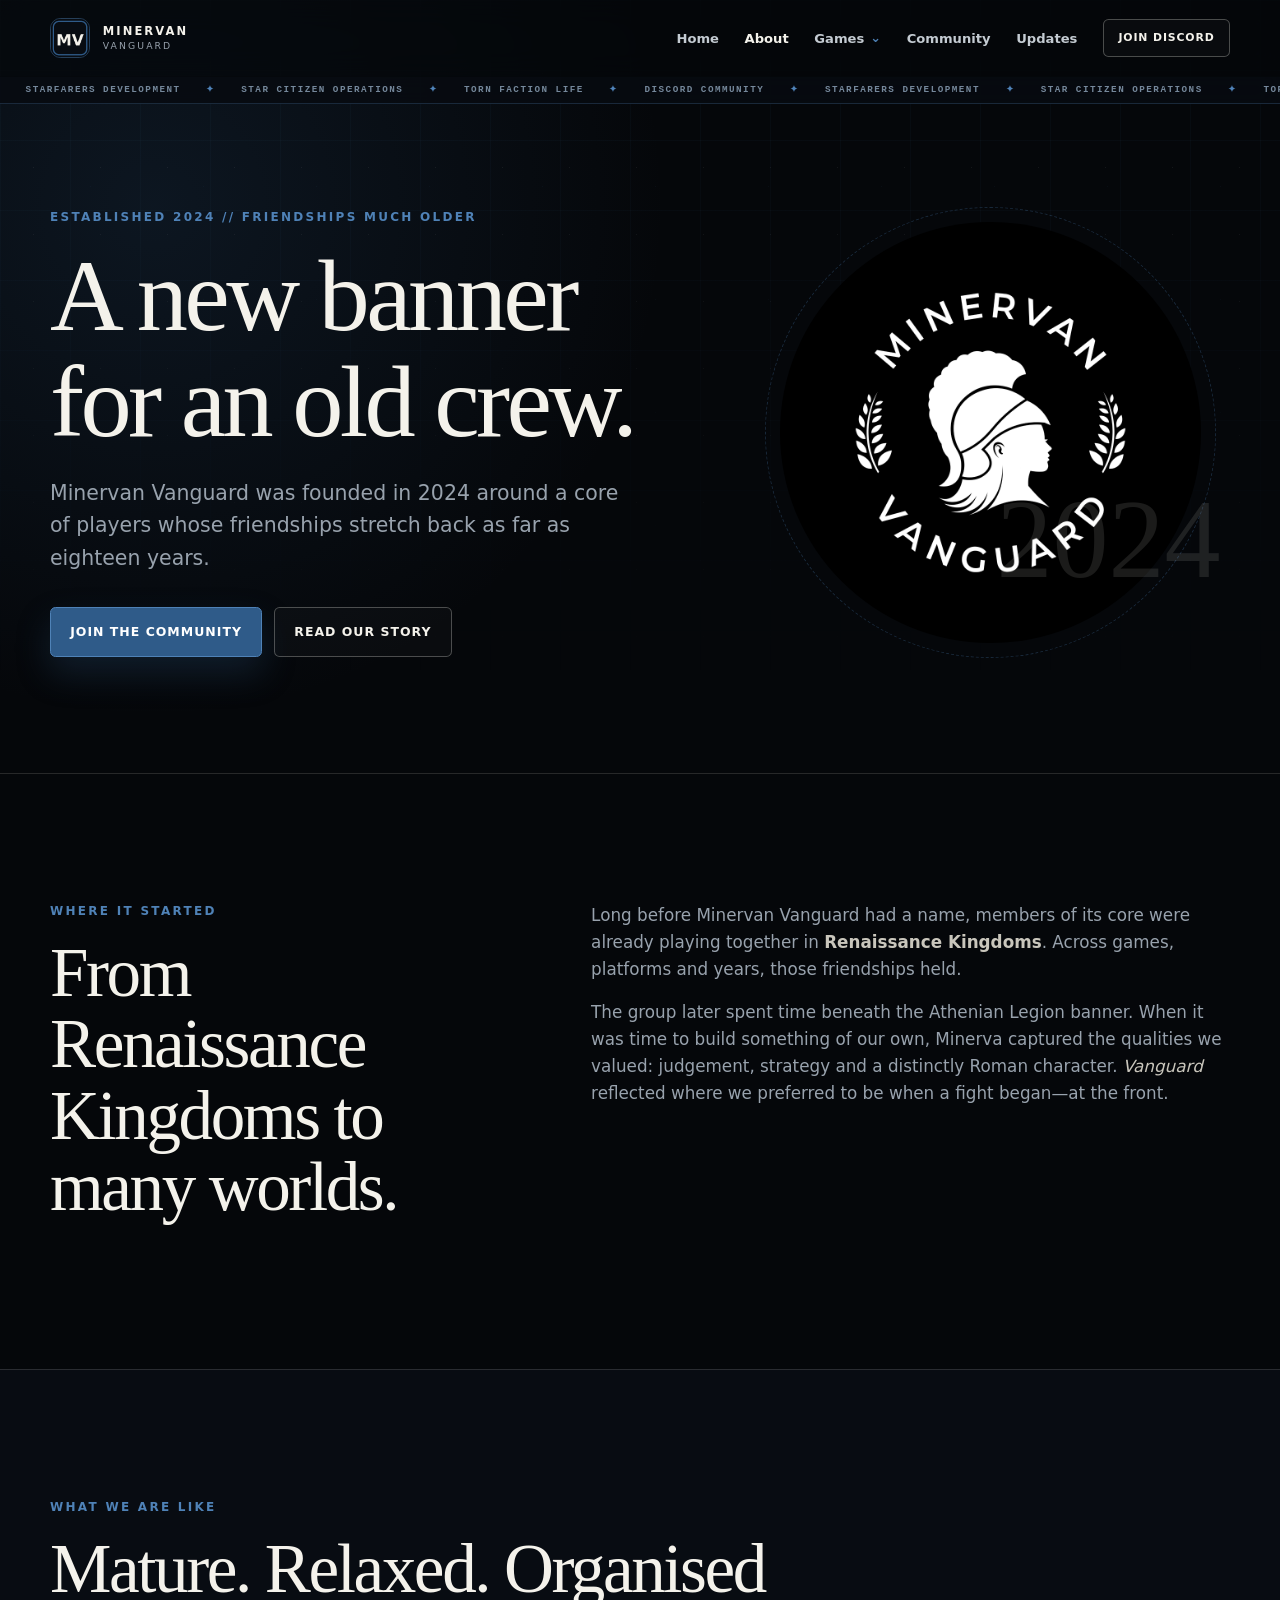
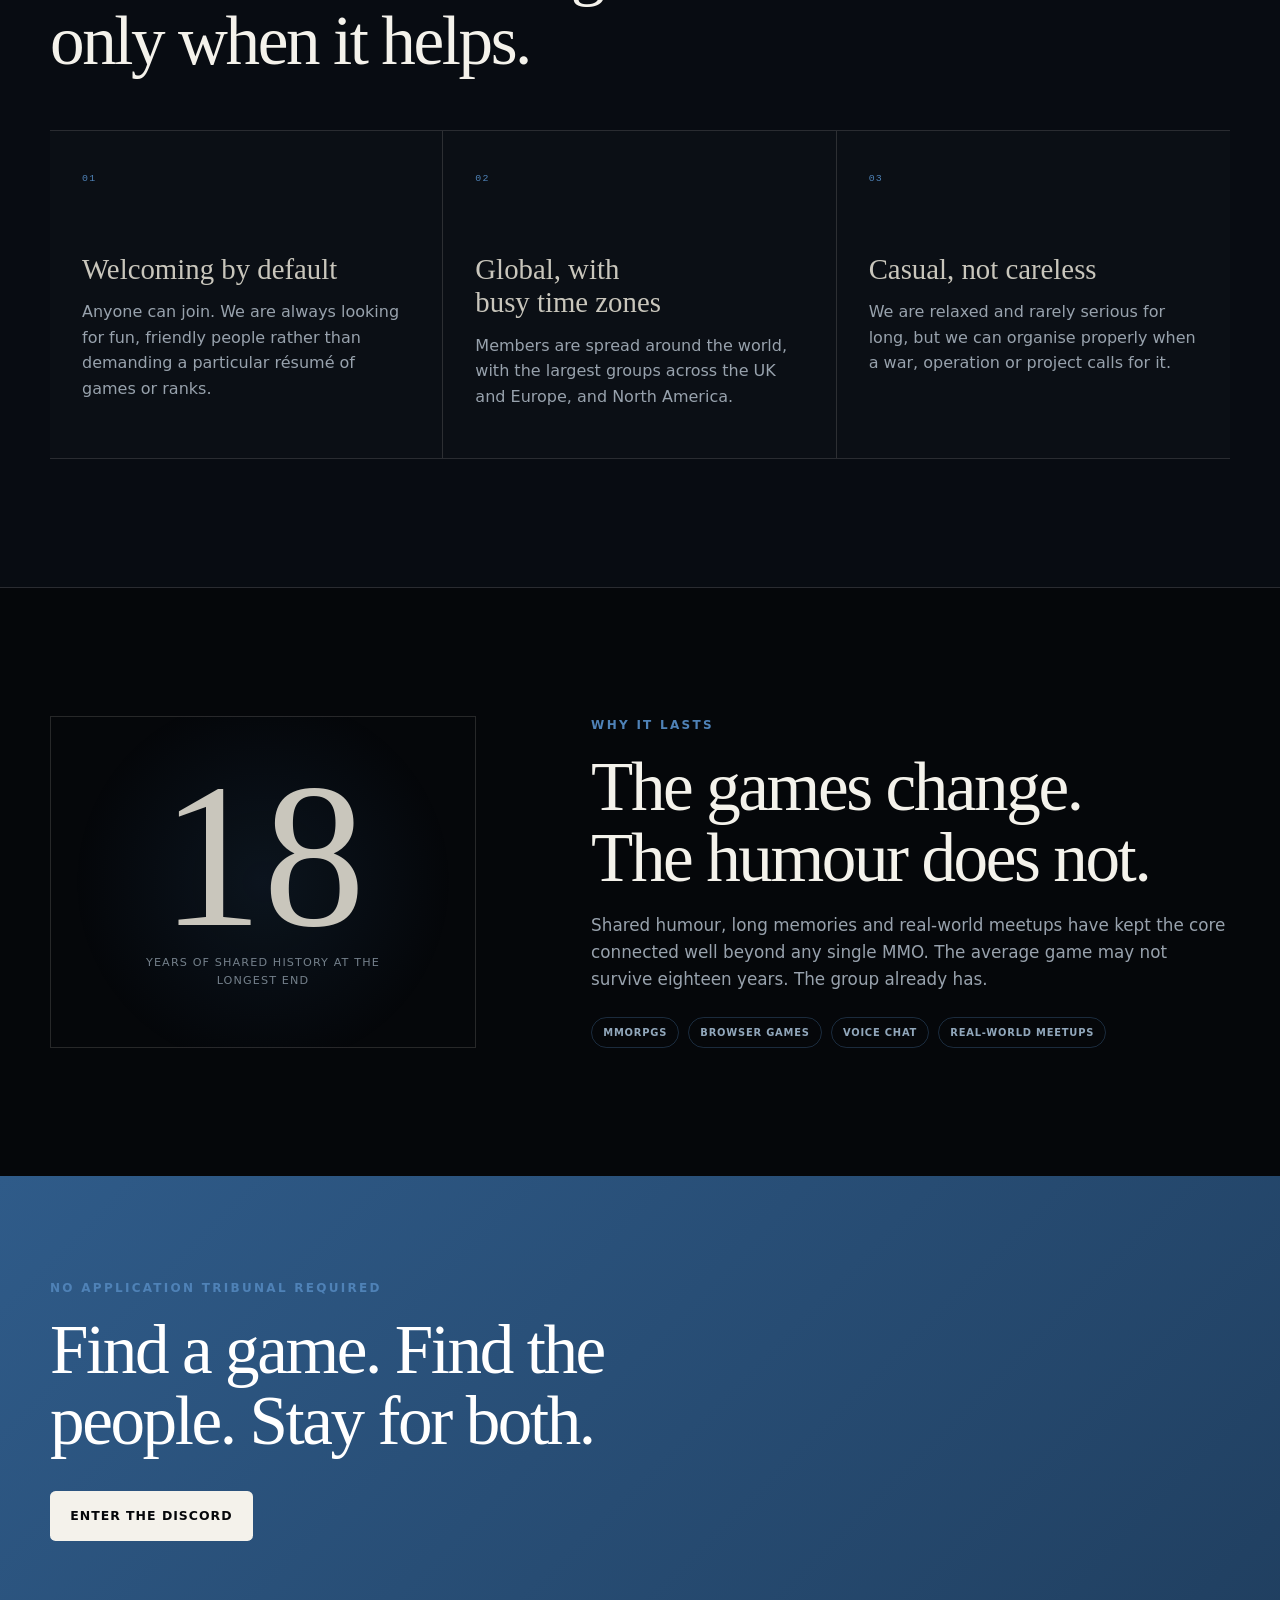
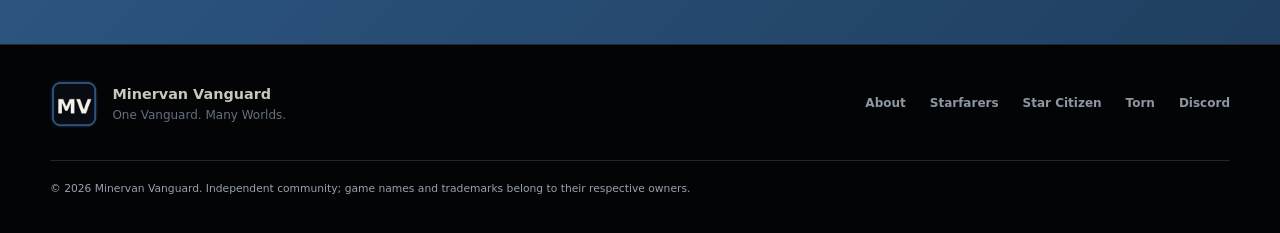
==== about.html @ ca63e3a4 "Add files via upload" ====
<!doctype html><html lang="en-GB"><head><meta charset="utf-8"><meta name="viewport" content="width=device-width, initial-scale=1"><meta name="theme-color" content="#06090e"><meta name="description" content="The story, culture and people behind Minervan Vanguard."><title>About | Minervan Vanguard</title><link rel="icon" type="image/png" href="./assets/favicon.png"><link rel="stylesheet" href="./styles.css?v=7"><link rel="stylesheet" href="./pages.css?v=1"><script src="./site-config.js" defer></script><script src="./pages.js?v=1" defer></script></head><body class="inner-page about-page"><a class="skip-link" href="#main-content">Skip to content</a><header class="site-header" data-header>
    <div class="container nav-wrap">
      <a class="brand" href="./index.html" aria-label="Minervan Vanguard home">
        <img src="./assets/favicon.png" alt="" width="40" height="40">
        <span><strong>MINERVAN</strong><small>VANGUARD</small></span>
      </a>
      <button class="nav-toggle" type="button" aria-expanded="false" aria-controls="site-nav" data-nav-toggle>
        <span class="sr-only">Open navigation</span><span></span><span></span><span></span>
      </button>
      <nav class="site-nav" id="site-nav" aria-label="Main navigation" data-nav>
        <a href="./index.html">Home</a>
        <a href="./about.html" aria-current="page">About</a>
        <div class="nav-dropdown" data-nav-dropdown>
          <button class="nav-dropdown-toggle" type="button" aria-expanded="false" data-dropdown-toggle>
            Games <span aria-hidden="true">⌄</span>
          </button>
          <div class="nav-dropdown-menu" data-dropdown-menu>
            <a href="./starfarers.html"><strong>Starfarers</strong><span>Our game in development</span></a><a href="./star-citizen.html"><strong>Star Citizen</strong><span>Organisation hub</span></a><a href="./torn.html"><strong>Torn</strong><span>Faction profile</span></a>
          </div>
        </div>
        <a href="./index.html#community">Community</a>
        <a href="./index.html#updates">Updates</a>
        <a class="button button-small button-outline js-discord-link" href="#community">Join Discord</a>
      </nav>
    </div>
  </header><div class="signal-strip" aria-hidden="true"><div class="signal-track"><div class="signal-group">
        <span>STARFARERS DEVELOPMENT</span><i>✦</i>
        <span>STAR CITIZEN OPERATIONS</span><i>✦</i>
        <span>TORN FACTION LIFE</span><i>✦</i>
        <span>DISCORD COMMUNITY</span><i>✦</i>
      </div><div class="signal-group">
        <span>STARFARERS DEVELOPMENT</span><i>✦</i>
        <span>STAR CITIZEN OPERATIONS</span><i>✦</i>
        <span>TORN FACTION LIFE</span><i>✦</i>
        <span>DISCORD COMMUNITY</span><i>✦</i>
      </div></div></div><main id="main-content">
<section class="page-hero about-hero"><div class="container page-hero-grid"><div class="page-hero-copy reveal"><p class="eyebrow">Established 2024 // friendships much older</p><h1>A new banner for an old crew.</h1><p>Minervan Vanguard was founded in 2024 around a core of players whose friendships stretch back as far as eighteen years.</p><div class="page-hero-actions"><a class="button button-primary js-discord-link" href="#">Join the community</a><a class="button button-ghost" href="#story">Read our story</a></div></div><div class="page-hero-mark reveal"><img src="./assets/minervan-vanguard-white.png" alt="Minervan Vanguard crest"><span>2024</span></div></div></section>
<section class="page-section" id="story"><div class="container story-grid"><div class="story-lead reveal"><p class="eyebrow">Where it started</p><h2>From Renaissance Kingdoms to many worlds.</h2></div><div class="story-copy reveal"><p>Long before Minervan Vanguard had a name, members of its core were already playing together in <strong>Renaissance Kingdoms</strong>. Across games, platforms and years, those friendships held.</p><p>The group later spent time beneath the Athenian Legion banner. When it was time to build something of our own, Minerva captured the qualities we valued: judgement, strategy and a distinctly Roman character. <em>Vanguard</em> reflected where we preferred to be when a fight began—at the front.</p></div></div></section>
<section class="page-section page-panel-section"><div class="container"><div class="page-heading reveal"><p class="eyebrow">What we are like</p><h2>Mature. Relaxed. Organised only when it helps.</h2></div><div class="value-grid"><article class="reveal"><span>01</span><h3>Welcoming by default</h3><p>Anyone can join. We are always looking for fun, friendly people rather than demanding a particular résumé of games or ranks.</p></article><article class="reveal"><span>02</span><h3>Global, with busy time zones</h3><p>Members are spread around the world, with the largest groups across the UK and Europe, and North America.</p></article><article class="reveal"><span>03</span><h3>Casual, not careless</h3><p>We are relaxed and rarely serious for long, but we can organise properly when a war, operation or project calls for it.</p></article></div></div></section>
<section class="page-section"><div class="container bond-grid"><div class="bond-stat reveal"><strong>18</strong><span>years of shared history at the longest end</span></div><div class="bond-copy reveal"><p class="eyebrow">Why it lasts</p><h2>The games change. The humour does not.</h2><p>Shared humour, long memories and real-world meetups have kept the core connected well beyond any single MMO. The average game may not survive eighteen years. The group already has.</p><div class="mini-tags"><span>MMORPGs</span><span>Browser games</span><span>Voice chat</span><span>Real-world meetups</span></div></div></div></section>
<section class="page-cta"><div class="container"><p class="eyebrow">No application tribunal required</p><h2>Find a game. Find the people. Stay for both.</h2><a class="button button-light js-discord-link" href="#">Enter the Discord</a></div></section></main><footer class="site-footer">
    <div class="container footer-grid">
      <div class="footer-brand"><img src="./assets/favicon.png" alt="" width="48" height="48"><div><strong>Minervan Vanguard</strong><span>One Vanguard. Many Worlds.</span></div></div>
      <div class="footer-links"><a href="./about.html">About</a><a href="./starfarers.html">Starfarers</a><a href="./star-citizen.html">Star Citizen</a><a href="./torn.html">Torn</a><a class="js-discord-link" href="#">Discord</a></div>
      <p class="footer-legal">© <span data-current-year></span> Minervan Vanguard. Independent community; game names and trademarks belong to their respective owners.</p>
    </div>
  </footer></body></html>
---- styles.css ----
:root {
  --ink: #05070a;
  --ink-soft: #0a0f16;
  --panel: #0d141e;
  --panel-light: #111b28;
  --blue: #2f5b89;
  --blue-bright: #4f82b7;
  --ivory: #c9c6bc;
  --paper: #f4f2eb;
  --muted: #98a2ad;
  --line: rgba(244, 242, 235, 0.14);
  --line-strong: rgba(244, 242, 235, 0.28);
  --shadow: 0 24px 70px rgba(0, 0, 0, 0.36);
  --radius: 1.25rem;
  --container: 1180px;
  --header-height: 76px;
}

*,
*::before,
*::after {
  box-sizing: border-box;
}

html {
  scroll-behavior: smooth;
  scroll-padding-top: calc(var(--header-height) + 1.5rem);
}

body {
  margin: 0;
  color: var(--paper);
  background:
    radial-gradient(circle at 16% 5%, rgba(47, 91, 137, 0.15), transparent 31rem),
    radial-gradient(circle at 91% 22%, rgba(47, 91, 137, 0.08), transparent 28rem),
    var(--ink);
  font-family: Inter, ui-sans-serif, system-ui, -apple-system, BlinkMacSystemFont, "Segoe UI", sans-serif;
  line-height: 1.6;
  overflow-x: hidden;
}

body::before {
  position: fixed;
  inset: 0;
  z-index: -1;
  content: "";
  pointer-events: none;
  opacity: 0.35;
  background-image:
    radial-gradient(circle, rgba(255,255,255,0.24) 0.7px, transparent 0.9px),
    radial-gradient(circle, rgba(79,130,183,0.22) 0.7px, transparent 0.9px);
  background-size: 67px 67px, 113px 113px;
  background-position: 0 0, 34px 17px;
  mask-image: linear-gradient(to bottom, black, transparent 80%);
}

img {
  display: block;
  max-width: 100%;
}

a {
  color: inherit;
  text-decoration: none;
}

button,
a {
  -webkit-tap-highlight-color: transparent;
}

button {
  font: inherit;
}

h1,
h2,
h3,
p {
  margin-top: 0;
}

h1,
h2,
h3 {
  text-wrap: balance;
}

h1,
h2 {
  font-family: Georgia, "Times New Roman", serif;
  font-weight: 500;
  line-height: 1.03;
  letter-spacing: -0.035em;
}

h1 {
  max-width: 880px;
  margin-bottom: 1.5rem;
  font-size: clamp(3.4rem, 8vw, 7.7rem);
}

h1 span {
  color: var(--ivory);
  font-style: italic;
}

h2 {
  margin-bottom: 1.2rem;
  font-size: clamp(2.5rem, 5.4vw, 5rem);
}

h3 {
  line-height: 1.17;
}

p {
  color: var(--muted);
}

.container {
  width: min(calc(100% - 2.5rem), var(--container));
  margin-inline: auto;
}

.section {
  position: relative;
  padding: clamp(5.5rem, 10vw, 9rem) 0;
}

.sr-only {
  position: absolute;
  width: 1px;
  height: 1px;
  padding: 0;
  margin: -1px;
  overflow: hidden;
  clip: rect(0, 0, 0, 0);
  white-space: nowrap;
  border: 0;
}

.skip-link {
  position: fixed;
  top: 0.75rem;
  left: 0.75rem;
  z-index: 999;
  padding: 0.75rem 1rem;
  color: var(--ink);
  background: var(--paper);
  transform: translateY(-150%);
  transition: transform 160ms ease;
}

.skip-link:focus {
  transform: translateY(0);
}

.eyebrow {
  margin-bottom: 1rem;
  color: var(--blue-bright);
  font-size: 0.75rem;
  font-weight: 800;
  letter-spacing: 0.19em;
  text-transform: uppercase;
}

.site-header {
  position: fixed;
  top: 0;
  right: 0;
  left: 0;
  z-index: 100;
  min-height: var(--header-height);
  border-bottom: 1px solid transparent;
  transition:
    background 220ms ease,
    border-color 220ms ease,
    backdrop-filter 220ms ease;
}

.site-header.is-scrolled {
  background: rgba(5, 7, 10, 0.78);
  border-color: var(--line);
  backdrop-filter: blur(18px);
}

.nav-wrap {
  display: flex;
  align-items: center;
  justify-content: space-between;
  min-height: var(--header-height);
}

.brand {
  display: inline-flex;
  align-items: center;
  gap: 0.8rem;
  letter-spacing: 0.13em;
}

.brand img {
  border: 1px solid rgba(79, 130, 183, 0.45);
  border-radius: 0.65rem;
}

.brand span {
  display: grid;
  line-height: 1.05;
}

.brand strong {
  font-size: 0.72rem;
}

.brand small {
  margin-top: 0.25rem;
  color: var(--muted);
  font-size: 0.58rem;
}

.site-nav {
  display: flex;
  align-items: center;
  gap: clamp(1rem, 2vw, 1.8rem);
}

.site-nav > a:not(.button) {
  position: relative;
  color: #c4cbd2;
  font-size: 0.82rem;
  font-weight: 650;
}

.site-nav > a:not(.button)::after {
  position: absolute;
  right: 0;
  bottom: -0.45rem;
  left: 0;
  height: 1px;
  content: "";
  background: var(--blue-bright);
  transform: scaleX(0);
  transform-origin: right;
  transition: transform 180ms ease;
}

.site-nav > a:not(.button):hover::after,
.site-nav > a:not(.button):focus-visible::after {
  transform: scaleX(1);
  transform-origin: left;
}

.nav-toggle {
  display: none;
  width: 46px;
  height: 42px;
  padding: 0;
  border: 1px solid var(--line);
  border-radius: 0.7rem;
  background: transparent;
}

.nav-toggle span:not(.sr-only) {
  display: block;
  width: 20px;
  height: 1px;
  margin: 5px auto;
  background: var(--paper);
}

.button {
  display: inline-flex;
  align-items: center;
  justify-content: center;
  min-height: 50px;
  padding: 0.78rem 1.2rem;
  border: 1px solid transparent;
  border-radius: 0.35rem;
  font-size: 0.78rem;
  font-weight: 800;
  letter-spacing: 0.08em;
  text-transform: uppercase;
  transition:
    transform 180ms ease,
    border-color 180ms ease,
    background 180ms ease,
    color 180ms ease;
}

.button:hover,
.button:focus-visible {
  transform: translateY(-2px);
}

.button-primary {
  color: white;
  background: var(--blue);
  border-color: var(--blue-bright);
  box-shadow: 0 16px 34px rgba(47, 91, 137, 0.25);
}

.button-primary:hover,
.button-primary:focus-visible {
  background: var(--blue-bright);
}

.button-ghost,
.button-outline {
  color: var(--paper);
  background: rgba(255, 255, 255, 0.025);
  border-color: var(--line-strong);
}

.button-ghost:hover,
.button-ghost:focus-visible,
.button-outline:hover,
.button-outline:focus-visible {
  border-color: var(--ivory);
  background: rgba(255, 255, 255, 0.06);
}

.button-small {
  min-height: 38px;
  padding: 0.55rem 0.9rem;
  font-size: 0.68rem;
}

.button-light {
  color: var(--ink);
  background: var(--paper);
}

.button-light:hover,
.button-light:focus-visible {
  background: white;
}

.button.is-disabled,
.text-link.is-disabled,
.update-card a.is-disabled {
  cursor: not-allowed;
  opacity: 0.5;
}

.hero {
  position: relative;
  display: grid;
  align-items: center;
  min-height: 100svh;
  padding: calc(var(--header-height) + 4rem) 0 5rem;
  overflow: hidden;
}

.hero::before {
  position: absolute;
  top: 15%;
  right: -16rem;
  width: 45rem;
  height: 45rem;
  content: "";
  border: 1px solid rgba(79, 130, 183, 0.14);
  border-radius: 50%;
  box-shadow:
    0 0 0 6rem rgba(79, 130, 183, 0.025),
    0 0 0 12rem rgba(79, 130, 183, 0.018);
}

.hero-grid {
  display: grid;
  grid-template-columns: minmax(0, 1.12fr) minmax(350px, 0.88fr);
  align-items: center;
  gap: clamp(2rem, 8vw, 7rem);
}

.hero-lead {
  max-width: 680px;
  margin-bottom: 2rem;
  font-size: clamp(1.05rem, 1.6vw, 1.28rem);
}

.hero-actions {
  display: flex;
  flex-wrap: wrap;
  gap: 0.8rem;
}

.hero-stats {
  display: flex;
  gap: clamp(1.5rem, 4vw, 3.8rem);
  margin: 3.4rem 0 0;
}

.hero-stats div {
  display: grid;
  gap: 0.2rem;
}

.hero-stats dt {
  color: var(--ivory);
  font-family: Georgia, "Times New Roman", serif;
  font-size: 2rem;
}

.hero-stats dd {
  margin: 0;
  color: var(--muted);
  font-size: 0.7rem;
  font-weight: 700;
  letter-spacing: 0.12em;
  text-transform: uppercase;
}

.hero-emblem {
  position: relative;
  display: grid;
  place-items: center;
  aspect-ratio: 1;
}

.hero-emblem::before,
.hero-emblem::after {
  position: absolute;
  content: "";
  border-radius: 50%;
}

.hero-emblem::before {
  inset: 8%;
  border: 1px solid rgba(201, 198, 188, 0.15);
}

.hero-emblem::after {
  inset: 18%;
  border: 1px dashed rgba(79, 130, 183, 0.25);
  animation: rotate 48s linear infinite reverse;
}

.emblem-orbit {
  position: absolute;
  inset: 2%;
  border: 1px solid rgba(79, 130, 183, 0.22);
  border-radius: 50%;
  animation: rotate 70s linear infinite;
}

.emblem-orbit::after {
  position: absolute;
  top: 15%;
  right: 6%;
  width: 7px;
  height: 7px;
  content: "";
  border-radius: 50%;
  background: var(--blue-bright);
  box-shadow: 0 0 18px var(--blue-bright);
}

.hero-emblem img {
  position: relative;
  z-index: 2;
  width: min(87%, 610px);
  border-radius: 50%;
  filter: drop-shadow(0 28px 55px rgba(0, 0, 0, 0.48));
}

.hero-scroll {
  position: absolute;
  bottom: 1.4rem;
  left: 50%;
  display: grid;
  justify-items: center;
  gap: 0.5rem;
  color: #626c76;
  font-size: 0.56rem;
  font-weight: 700;
  letter-spacing: 0.16em;
  text-transform: uppercase;
  transform: translateX(-50%);
}

.hero-scroll i {
  display: block;
  width: 1px;
  height: 35px;
  background: linear-gradient(var(--blue-bright), transparent);
}

@keyframes rotate {
  to { transform: rotate(360deg); }
}

.intro {
  border-top: 1px solid var(--line);
  background: linear-gradient(180deg, rgba(13, 20, 30, 0.2), transparent);
}

.section-heading {
  max-width: 800px;
  margin-bottom: 3.5rem;
}

.section-heading > p:last-child {
  max-width: 670px;
  font-size: 1.05rem;
}

.section-heading.compact {
  max-width: 900px;
}

.section-heading.split {
  display: grid;
  grid-template-columns: 1.25fr 0.75fr;
  align-items: end;
  max-width: none;
  gap: 3rem;
}

.section-heading.split > p:last-child {
  margin-bottom: 0.6rem;
}

.division-grid {
  display: grid;
  grid-template-columns: repeat(3, 1fr);
  gap: 1rem;
}

.division-card {
  position: relative;
  display: flex;
  min-height: 500px;
  padding: 1.3rem;
  border: 1px solid var(--line);
  border-radius: var(--radius);
  background:
    linear-gradient(180deg, rgba(255,255,255,0.025), transparent 50%),
    var(--panel);
  overflow: hidden;
  transition:
    transform 250ms ease,
    border-color 250ms ease;
}

.division-card:hover {
  z-index: 2;
  border-color: rgba(79, 130, 183, 0.55);
  transform: translateY(-7px);
}

.division-card::before {
  position: absolute;
  inset: 0;
  content: "";
  background: radial-gradient(circle at 80% 10%, rgba(47, 91, 137, 0.2), transparent 42%);
  opacity: 0;
  transition: opacity 250ms ease;
}

.division-card:hover::before {
  opacity: 1;
}

.division-card-game {
  background:
    linear-gradient(180deg, rgba(47, 91, 137, 0.16), transparent 55%),
    var(--panel);
}

.card-code {
  position: absolute;
  top: 1.2rem;
  left: 1.3rem;
  color: #687585;
  font-family: ui-monospace, SFMono-Regular, Menlo, Consolas, monospace;
  font-size: 0.62rem;
  letter-spacing: 0.11em;
}

.card-mark {
  position: absolute;
  top: 0.5rem;
  right: 1rem;
  color: rgba(244, 242, 235, 0.045);
  font-family: Georgia, "Times New Roman", serif;
  font-size: 9rem;
  line-height: 1;
}

.card-content {
  position: relative;
  z-index: 1;
  align-self: end;
  width: 100%;
}

.card-label {
  margin-bottom: 0.75rem;
  color: var(--blue-bright);
  font-size: 0.68rem;
  font-weight: 800;
  letter-spacing: 0.14em;
  text-transform: uppercase;
}

.card-content h3 {
  margin-bottom: 1rem;
  font-family: Georgia, "Times New Roman", serif;
  font-size: 2rem;
  font-weight: 500;
}

.card-content p:not(.card-label) {
  min-height: 5.1rem;
}

.text-link,
.update-card a {
  display: inline-flex;
  gap: 0.5rem;
  align-items: center;
  color: var(--ivory);
  font-size: 0.78rem;
  font-weight: 800;
  letter-spacing: 0.06em;
  text-transform: uppercase;
}

.text-link span,
.update-card a span {
  color: var(--blue-bright);
  transition: transform 170ms ease;
}

.text-link:hover span,
.text-link:focus-visible span,
.update-card a:hover span,
.update-card a:focus-visible span {
  transform: translateX(4px);
}

.community-section {
  border-block: 1px solid var(--line);
  background:
    linear-gradient(90deg, rgba(47, 91, 137, 0.08), transparent 47%),
    var(--ink-soft);
}

.community-grid {
  display: grid;
  grid-template-columns: 0.8fr 1.2fr;
  align-items: center;
  gap: clamp(3rem, 9vw, 8rem);
}

.colour-logo-panel {
  position: relative;
  max-width: 500px;
  padding: 9%;
  border: 1px solid rgba(201, 198, 188, 0.18);
  border-radius: 50%;
  background:
    radial-gradient(circle, rgba(244, 242, 235, 0.98) 0 64%, rgba(201, 198, 188, 0.92) 65% 72%, transparent 73%);
  box-shadow: var(--shadow);
}

.colour-logo-panel::after {
  position: absolute;
  inset: -4%;
  content: "";
  border: 1px dashed rgba(79, 130, 183, 0.32);
  border-radius: 50%;
}

.community-copy > p:not(.eyebrow) {
  max-width: 660px;
  font-size: 1.05rem;
}

.community-points {
  display: grid;
  gap: 1.05rem;
  margin: 2rem 0 2.2rem;
}

.community-points div {
  display: grid;
  grid-template-columns: 180px 1fr;
  gap: 1rem;
  padding-top: 1rem;
  border-top: 1px solid var(--line);
}

.community-points strong {
  color: var(--ivory);
  font-size: 0.88rem;
}

.community-points span {
  color: var(--muted);
  font-size: 0.88rem;
}

.config-note {
  margin: 1rem 0 0;
  font-size: 0.75rem !important;
}

code {
  padding: 0.12rem 0.35rem;
  border: 1px solid var(--line);
  border-radius: 0.25rem;
  color: var(--ivory);
  background: rgba(255,255,255,0.04);
}

.principles {
  background: var(--ink);
}

.principle-grid {
  display: grid;
  grid-template-columns: repeat(3, 1fr);
  gap: 0;
  border-block: 1px solid var(--line);
}

.principle-grid article {
  padding: 2.3rem clamp(1rem, 3vw, 2.4rem);
  border-right: 1px solid var(--line);
}

.principle-grid article:last-child {
  border-right: 0;
}

.principle-grid span {
  display: block;
  margin-bottom: 2.5rem;
  color: var(--blue-bright);
  font-family: ui-monospace, SFMono-Regular, Menlo, Consolas, monospace;
  font-size: 0.7rem;
}

.principle-grid h3 {
  margin-bottom: 0.75rem;
  color: var(--ivory);
  font-family: Georgia, "Times New Roman", serif;
  font-size: 1.45rem;
  font-weight: 500;
}

.principle-grid p {
  margin-bottom: 0;
  font-size: 0.9rem;
}

.updates-section {
  border-top: 1px solid var(--line);
  background:
    radial-gradient(circle at 50% 100%, rgba(47, 91, 137, 0.13), transparent 45rem),
    var(--ink-soft);
}

.updates-grid {
  display: grid;
  grid-template-columns: repeat(3, 1fr);
  gap: 1rem;
}

.update-card {
  padding: 1.5rem;
  border: 1px solid var(--line);
  border-radius: var(--radius);
  background: rgba(255,255,255,0.024);
}

.update-meta {
  display: flex;
  justify-content: space-between;
  gap: 1rem;
  margin-bottom: 3rem;
  color: #697581;
  font-size: 0.63rem;
  font-weight: 800;
  letter-spacing: 0.1em;
  text-transform: uppercase;
}

.update-meta span {
  color: var(--blue-bright);
}

.update-card h3 {
  margin-bottom: 1rem;
  color: var(--ivory);
  font-family: Georgia, "Times New Roman", serif;
  font-size: 1.55rem;
  font-weight: 500;
}

.update-card p {
  min-height: 6rem;
  font-size: 0.9rem;
}

.cta-section {
  padding: clamp(4rem, 8vw, 6.5rem) 0;
  background: var(--blue);
}

.cta-inner {
  display: flex;
  align-items: end;
  justify-content: space-between;
  gap: 2rem;
}

.cta-inner .eyebrow {
  color: rgba(255,255,255,0.62);
}

.cta-inner h2 {
  max-width: 760px;
  margin-bottom: 0;
  color: white;
}

.site-footer {
  padding: 2.2rem 0;
  border-top: 1px solid var(--line);
  background: #030406;
}

.footer-grid {
  display: grid;
  grid-template-columns: 1fr auto;
  align-items: center;
  gap: 2rem;
}

.footer-brand {
  display: flex;
  align-items: center;
  gap: 0.9rem;
}

.footer-brand img {
  border-radius: 0.7rem;
}

.footer-brand div {
  display: grid;
}

.footer-brand strong {
  color: var(--ivory);
  font-size: 0.9rem;
}

.footer-brand span {
  color: #65707b;
  font-size: 0.75rem;
}

.footer-links {
  display: flex;
  gap: 1.5rem;
  color: #8d97a1;
  font-size: 0.75rem;
  font-weight: 700;
}

.footer-links a:hover,
.footer-links a:focus-visible {
  color: var(--paper);
}

.footer-legal {
  grid-column: 1 / -1;
  margin: 0;
  padding-top: 1.2rem;
  border-top: 1px solid var(--line);
  font-size: 0.67rem;
}

.reveal {
  opacity: 0;
  transform: translateY(22px);
  transition:
    opacity 650ms ease,
    transform 650ms ease;
}

.reveal.is-visible {
  opacity: 1;
  transform: translateY(0);
}

@media (max-width: 980px) {
  .nav-toggle {
    display: block;
  }

  .site-nav {
    position: absolute;
    top: calc(var(--header-height) - 1px);
    right: 1.25rem;
    left: 1.25rem;
    display: grid;
    gap: 0;
    padding: 0.8rem;
    border: 1px solid var(--line);
    border-radius: 0 0 1rem 1rem;
    background: rgba(5, 7, 10, 0.97);
    box-shadow: var(--shadow);
    transform: translateY(-12px);
    opacity: 0;
    pointer-events: none;
    transition:
      opacity 180ms ease,
      transform 180ms ease;
  }

  .site-nav.is-open {
    opacity: 1;
    transform: translateY(0);
    pointer-events: auto;
  }

  .site-nav > a:not(.button) {
    padding: 0.9rem 0.7rem;
    border-bottom: 1px solid var(--line);
  }

  .site-nav .button {
    margin-top: 0.75rem;
  }

  .hero-grid {
    grid-template-columns: 1fr;
  }

  .hero-copy {
    position: relative;
    z-index: 3;
  }

  .hero-emblem {
    position: absolute;
    right: -8rem;
    bottom: -2rem;
    width: min(70vw, 620px);
    opacity: 0.22;
  }

  .division-grid,
  .updates-grid {
    grid-template-columns: 1fr;
  }

  .division-card {
    min-height: 410px;
  }

  .community-grid {
    grid-template-columns: 0.75fr 1.25fr;
    gap: 3rem;
  }
}

@media (max-width: 720px) {
  :root {
    --header-height: 68px;
  }

  .container {
    width: min(calc(100% - 1.5rem), var(--container));
  }

  .hero {
    min-height: 920px;
    padding-top: calc(var(--header-height) + 3rem);
  }

  h1 {
    font-size: clamp(3.25rem, 18vw, 5.3rem);
  }

  .hero-stats {
    display: grid;
    grid-template-columns: repeat(3, 1fr);
    gap: 0.8rem;
  }

  .hero-stats dt {
    font-size: 1.55rem;
  }

  .hero-stats dd {
    font-size: 0.56rem;
  }

  .hero-emblem {
    right: -7rem;
    bottom: 3rem;
    width: 125vw;
  }

  .hero-scroll {
    display: none;
  }

  .section-heading.split,
  .community-grid {
    grid-template-columns: 1fr;
  }

  .community-logo {
    max-width: 380px;
    margin-inline: auto;
  }

  .community-points div {
    grid-template-columns: 1fr;
    gap: 0.25rem;
  }

  .principle-grid {
    grid-template-columns: 1fr;
  }

  .principle-grid article {
    border-right: 0;
    border-bottom: 1px solid var(--line);
  }

  .principle-grid article:last-child {
    border-bottom: 0;
  }

  .cta-inner {
    align-items: stretch;
    flex-direction: column;
  }

  .footer-grid {
    grid-template-columns: 1fr;
  }

  .footer-links {
    flex-wrap: wrap;
  }
}

@media (prefers-reduced-motion: reduce) {
  *,
  *::before,
  *::after {
    scroll-behavior: auto !important;
    animation-duration: 0.01ms !important;
    animation-iteration-count: 1 !important;
    transition-duration: 0.01ms !important;
  }

  .reveal {
    opacity: 1;
    transform: none;
  }
}


/* =========================================================
   V2 — less corporate, more gaming collective
   ========================================================= */

body {
  background:
    radial-gradient(circle at 12% 8%, rgba(63, 107, 154, 0.22), transparent 28rem),
    radial-gradient(circle at 88% 20%, rgba(119, 61, 132, 0.11), transparent 30rem),
    radial-gradient(circle at 50% 88%, rgba(22, 84, 100, 0.11), transparent 36rem),
    var(--ink);
}

body::after {
  position: fixed;
  inset: 0;
  z-index: 9999;
  content: "";
  pointer-events: none;
  opacity: 0.055;
  background: repeating-linear-gradient(
    to bottom,
    transparent 0,
    transparent 3px,
    rgba(255, 255, 255, 0.12) 4px
  );
  mix-blend-mode: soft-light;
}

.signal-strip {
  position: fixed;
  top: var(--header-height);
  right: 0;
  left: 0;
  z-index: 90;
  height: 28px;
  overflow: hidden;
  border-bottom: 1px solid rgba(79,130,183,0.25);
  background: rgba(7, 11, 17, 0.86);
  backdrop-filter: blur(12px);
}

.signal-track {
  display: flex;
  align-items: center;
  width: max-content;
  min-height: 28px;
  animation: signal-marquee 28s linear infinite;
  color: #75889b;
  font-family: ui-monospace, SFMono-Regular, Menlo, Consolas, monospace;
  font-size: 0.58rem;
  font-weight: 800;
  letter-spacing: 0.16em;
}

.signal-track span { padding-inline: 1.6rem; }
.signal-track i { color: var(--blue-bright); font-style: normal; }

@keyframes signal-marquee {
  to { transform: translateX(-50%); }
}

.hero {
  padding-top: calc(var(--header-height) + 6rem);
}

.hero::after {
  position: absolute;
  inset: 0;
  z-index: -1;
  content: "";
  background:
    linear-gradient(rgba(79,130,183,0.07) 1px, transparent 1px),
    linear-gradient(90deg, rgba(79,130,183,0.07) 1px, transparent 1px);
  background-size: 72px 72px;
  mask-image: linear-gradient(to bottom, black, transparent 80%);
  transform: perspective(700px) rotateX(64deg) scale(1.35) translateY(18%);
  transform-origin: center bottom;
  opacity: 0.36;
}

.hero-copy { max-width: 760px; }
.hero-lead { color: #b0bac4; }

.hero-tags {
  display: flex;
  flex-wrap: wrap;
  gap: 0.55rem;
  margin: -0.7rem 0 2rem;
}

.hero-tags span {
  padding: 0.44rem 0.72rem;
  border: 1px solid rgba(79,130,183,0.35);
  border-radius: 999px;
  color: #92a9bf;
  background: rgba(47,91,137,0.08);
  font-family: ui-monospace, SFMono-Regular, Menlo, Consolas, monospace;
  font-size: 0.62rem;
  font-weight: 800;
  letter-spacing: 0.1em;
  text-transform: uppercase;
}

.signal-card {
  position: absolute;
  z-index: 4;
  display: grid;
  gap: 0.12rem;
  min-width: 128px;
  padding: 0.68rem 0.8rem;
  border: 1px solid rgba(79,130,183,0.35);
  border-radius: 0.35rem;
  background: rgba(5,7,10,0.72);
  box-shadow: 0 14px 34px rgba(0,0,0,0.22);
  backdrop-filter: blur(12px);
}

.signal-card span {
  color: #667788;
  font-family: ui-monospace, SFMono-Regular, Menlo, Consolas, monospace;
  font-size: 0.52rem;
  letter-spacing: 0.16em;
}

.signal-card strong {
  color: #bcd7ef;
  font-family: ui-monospace, SFMono-Regular, Menlo, Consolas, monospace;
  font-size: 0.73rem;
  letter-spacing: 0.1em;
}

.signal-card-top { top: 17%; left: -2%; transform: rotate(-4deg); }
.signal-card-bottom { right: -2%; bottom: 18%; transform: rotate(3deg); }

.division-card { isolation: isolate; }

.division-card::after {
  position: absolute;
  inset: auto -16% -18% auto;
  width: 230px;
  height: 230px;
  content: "";
  border: 1px solid rgba(79,130,183,0.12);
  border-radius: 50%;
  box-shadow:
    0 0 0 28px rgba(79,130,183,0.02),
    0 0 0 56px rgba(79,130,183,0.015);
  transition: transform 320ms ease;
}

.division-card:hover::after { transform: scale(1.08) rotate(10deg); }
.division-card:nth-child(2) { transform: rotate(-0.4deg); }
.division-card:nth-child(3) { transform: rotate(0.35deg); }
.division-card:nth-child(2):hover,
.division-card:nth-child(3):hover { transform: translateY(-7px) rotate(0); }

.now-playing {
  padding: 1.05rem 0;
  border-block: 1px solid var(--line);
  background:
    linear-gradient(90deg, rgba(47,91,137,0.16), transparent 28%, transparent 72%, rgba(47,91,137,0.10)),
    #070b10;
}

.now-playing-grid {
  display: grid;
  grid-template-columns: auto 1fr;
  align-items: center;
  gap: 2rem;
}

.now-playing-label {
  display: flex;
  align-items: center;
  gap: 0.65rem;
  color: #8aa4bd;
  font-family: ui-monospace, SFMono-Regular, Menlo, Consolas, monospace;
  font-size: 0.64rem;
  font-weight: 800;
  letter-spacing: 0.12em;
}

.pulse-dot {
  width: 8px;
  height: 8px;
  border-radius: 50%;
  background: #77d69b;
  box-shadow: 0 0 0 0 rgba(119,214,155,0.55);
  animation: pulse-dot 2s infinite;
}

@keyframes pulse-dot {
  70% { box-shadow: 0 0 0 9px rgba(119,214,155,0); }
  100% { box-shadow: 0 0 0 0 rgba(119,214,155,0); }
}

.now-playing-items {
  display: flex;
  flex-wrap: wrap;
  gap: 0.55rem 1.25rem;
  justify-content: flex-end;
}

.now-playing-items span { color: #7e8994; font-size: 0.73rem; }

.now-playing-items span::before {
  margin-right: 0.55rem;
  color: var(--blue-bright);
  content: "//";
  font-family: ui-monospace, SFMono-Regular, Menlo, Consolas, monospace;
}

.principle-grid article,
.update-card {
  position: relative;
  overflow: hidden;
}

.principle-grid article::after,
.update-card::after {
  position: absolute;
  top: -30px;
  right: -30px;
  width: 90px;
  height: 90px;
  content: "";
  border: 1px solid rgba(79,130,183,0.14);
  border-radius: 50%;
}

.update-card:nth-child(2) { transform: translateY(14px); }
.update-card:nth-child(3) { transform: translateY(28px); }

.update-card:hover {
  border-color: rgba(79,130,183,0.45);
  background: rgba(255,255,255,0.04);
}

.cta-section {
  position: relative;
  overflow: hidden;
  background:
    radial-gradient(circle at 86% 40%, rgba(255,255,255,0.12), transparent 18rem),
    linear-gradient(135deg, #2f5b89, #203f60);
}

.cta-section::after {
  position: absolute;
  top: 50%;
  right: 8%;
  width: 290px;
  height: 290px;
  content: "MV";
  color: rgba(255,255,255,0.055);
  font-family: Georgia, "Times New Roman", serif;
  font-size: 13rem;
  line-height: 1;
  transform: translateY(-50%);
}

@media (max-width: 980px) {
  .hero { padding-top: calc(var(--header-height) + 5rem); }
  .signal-card { display: none; }
  .update-card:nth-child(2),
  .update-card:nth-child(3) { transform: none; }
}

@media (max-width: 720px) {
  .signal-strip { height: 24px; }
  .signal-track { min-height: 24px; }
  .hero { padding-top: calc(var(--header-height) + 4.2rem); }

  .now-playing-grid {
    grid-template-columns: 1fr;
    gap: 0.75rem;
  }

  .now-playing-items { justify-content: flex-start; }
}

@media (prefers-reduced-motion: reduce) {
  .signal-track,
  .pulse-dot { animation: none !important; }
}


/* =========================================================
   V7 — navigation, live Discord status and network news feed
   ========================================================= */
.site-nav > a[aria-current="page"] { color: var(--paper); }
.nav-dropdown { position: relative; }
.nav-dropdown-toggle { display: inline-flex; align-items: center; gap: .38rem; padding: 0; border: 0; color: #c4cbd2; background: transparent; cursor: pointer; font-size: .82rem; font-weight: 650; }
.nav-dropdown-toggle span { color: var(--blue-bright); font-size: .8rem; transition: transform .18s ease; }
.nav-dropdown-menu { position: absolute; top: calc(100% + 1rem); left: 50%; z-index: 120; display: grid; width: 245px; padding: .55rem; border: 1px solid var(--line); border-radius: .7rem; background: rgba(5,7,10,.97); box-shadow: var(--shadow); opacity: 0; transform: translate(-50%, -8px); pointer-events: none; transition: opacity .18s ease, transform .18s ease; }
.nav-dropdown:hover .nav-dropdown-menu, .nav-dropdown:focus-within .nav-dropdown-menu, .nav-dropdown.is-open .nav-dropdown-menu { opacity: 1; transform: translate(-50%, 0); pointer-events: auto; }
.nav-dropdown:hover .nav-dropdown-toggle span, .nav-dropdown.is-open .nav-dropdown-toggle span { transform: rotate(180deg); }
.nav-dropdown-menu a { display: grid; gap: .1rem; padding: .75rem .8rem; border-radius: .4rem; }
.nav-dropdown-menu a:hover, .nav-dropdown-menu a:focus-visible, .nav-dropdown-menu a[aria-current="page"] { background: rgba(79,130,183,.13); }
.nav-dropdown-menu strong { color: var(--paper); font-size: .78rem; }
.nav-dropdown-menu span { color: #687584; font-size: .62rem; }

.signal-strip { width: 100vw; }
.signal-track { display: flex; width: max-content; min-width: max-content; transform: translate3d(0,0,0); animation: signal-marquee-v7 34s linear infinite; }
.signal-group { display: flex; flex: 0 0 auto; align-items: center; min-width: max-content; }
.signal-group span { padding-inline: 1.6rem; }
.signal-group i { color: var(--blue-bright); font-style: normal; }
@keyframes signal-marquee-v7 { to { transform: translate3d(-50%,0,0); } }

.discord-live-row { display: flex; flex-wrap: wrap; align-items: center; gap: .65rem; margin: 1.6rem 0 0; padding: .85rem 1rem; border: 1px solid rgba(79,130,183,.25); border-radius: .5rem; background: rgba(47,91,137,.07); }
.discord-live-row strong { color: var(--ivory); font-family: ui-monospace, SFMono-Regular, Menlo, Consolas, monospace; font-size: .76rem; letter-spacing: .1em; }
.discord-live-row small { color: #71808e; font-size: .68rem; }

.news-console { display: grid; grid-template-columns: minmax(310px,.78fr) minmax(0,1.22fr); min-height: 465px; border: 1px solid var(--line); border-radius: var(--radius); background: rgba(255,255,255,.018); overflow: hidden; }
.news-list { display: grid; align-content: start; border-right: 1px solid var(--line); background: rgba(0,0,0,.12); }
.news-item { position: relative; display: grid; gap: .48rem; width: 100%; padding: 1.4rem 1.5rem; border: 0; border-bottom: 1px solid var(--line); color: inherit; background: transparent; cursor: pointer; text-align: left; transition: background .18s ease; }
.news-item::before { position: absolute; top: 0; bottom: 0; left: 0; width: 3px; content: ""; background: var(--blue-bright); transform: scaleY(0); transition: transform .18s ease; }
.news-item:hover, .news-item:focus-visible, .news-item.is-active { background: rgba(79,130,183,.1); }
.news-item.is-active::before { transform: scaleY(1); }
.news-item > span { display: flex; justify-content: space-between; gap: 1rem; color: #697581; font-size: .58rem; font-weight: 800; letter-spacing: .1em; text-transform: uppercase; }
.news-item b { color: var(--blue-bright); }
.news-item strong { color: var(--ivory); font-family: Georgia, "Times New Roman", serif; font-size: 1.25rem; font-weight: 500; }
.news-item small { color: #7c8792; font-size: .72rem; }
.news-stage { position: relative; display: grid; align-items: center; padding: clamp(2rem,5vw,4.5rem); background: radial-gradient(circle at 100% 0, rgba(47,91,137,.13), transparent 24rem); }
.news-stage::after { position: absolute; right: -3rem; bottom: -4rem; content: "MV"; color: rgba(244,242,235,.025); font-family: Georgia, "Times New Roman", serif; font-size: 15rem; line-height: 1; }
.news-detail { position: relative; z-index: 1; max-width: 690px; animation: news-enter .28s ease; }
.news-detail[hidden] { display: none; }
.news-detail .news-category { margin-bottom: .4rem; color: var(--blue-bright); font-size: .62rem; font-weight: 850; letter-spacing: .14em; }
.news-detail time { color: #687584; font-family: ui-monospace, SFMono-Regular, Menlo, Consolas, monospace; font-size: .6rem; letter-spacing: .11em; }
.news-detail h3 { margin: 1.2rem 0 1rem; color: var(--ivory); font-family: Georgia, "Times New Roman", serif; font-size: clamp(2.2rem,5vw,4.6rem); font-weight: 500; line-height: 1.02; }
.news-detail p:not(.news-category) { max-width: 650px; font-size: 1rem; }
.news-detail a { display: inline-flex; gap: .5rem; margin-top: .7rem; color: var(--ivory); font-size: .72rem; font-weight: 850; letter-spacing: .08em; text-transform: uppercase; }
.news-detail a span { color: var(--blue-bright); }
@keyframes news-enter { from { opacity: 0; transform: translateX(12px); } }

@media (max-width:980px) {
  .nav-dropdown { display: grid; }
  .nav-dropdown-toggle { width: 100%; justify-content: space-between; padding: .9rem .7rem; border-bottom: 1px solid var(--line); }
  .nav-dropdown-menu { position: static; width: auto; padding: 0 .45rem; border: 0; border-radius: 0; box-shadow: none; background: rgba(79,130,183,.05); opacity: 1; transform: none; pointer-events: auto; display: none; }
  .nav-dropdown.is-open .nav-dropdown-menu { display: grid; transform: none; }
  .nav-dropdown-menu a { padding: .7rem .75rem; border-bottom: 1px solid rgba(244,242,235,.07); }
  .news-console { grid-template-columns: 1fr; }
  .news-list { border-right: 0; border-bottom: 1px solid var(--line); }
}

@media (max-width:720px) {
  .news-console { min-height: 0; }
  .news-stage { min-height: 390px; padding: 2rem 1.25rem; }
  .news-item { padding: 1.1rem 1rem; }
  .news-detail h3 { font-size: 2.5rem; }
  .signal-group span { padding-inline: 1.15rem; }
}
---- pages.css ----
.inner-page { background: radial-gradient(circle at 12% 6%, rgba(47,91,137,.18), transparent 32rem), var(--ink); }
.inner-page .site-header { background: rgba(5,7,10,.72); backdrop-filter: blur(15px); }
.page-hero { position:relative; display:grid; align-items:center; min-height:86svh; padding:calc(var(--header-height) + 7rem) 0 6rem; overflow:hidden; border-bottom:1px solid var(--line); }
.page-hero::before { position:absolute; inset:0; content:""; pointer-events:none; background:linear-gradient(rgba(79,130,183,.055) 1px,transparent 1px),linear-gradient(90deg,rgba(79,130,183,.055) 1px,transparent 1px); background-size:70px 70px; mask-image:linear-gradient(to bottom,black,transparent 90%); }
.page-hero-grid, .starfarers-hero-grid, .torn-hero-grid { position:relative; display:grid; grid-template-columns:minmax(0,1.1fr) minmax(340px,.9fr); align-items:center; gap:clamp(3rem,9vw,8rem); }
.page-hero-copy h1 { max-width:850px; margin-bottom:1.4rem; font-size:clamp(4rem,8vw,8rem); }
.page-hero-copy > p:not(.eyebrow) { max-width:700px; font-size:clamp(1.05rem,1.6vw,1.28rem); }
.page-hero-actions { display:flex; flex-wrap:wrap; gap:.75rem; margin-top:2rem; }
.page-hero-mark { position:relative; display:grid; place-items:center; aspect-ratio:1; }
.page-hero-mark::before { position:absolute; inset:3%; content:""; border:1px dashed rgba(79,130,183,.27); border-radius:50%; animation:rotate 55s linear infinite; }
.page-hero-mark img { position:relative; z-index:1; width:88%; border-radius:50%; }
.page-hero-mark > span { position:absolute; right:2%; bottom:9%; z-index:2; color:rgba(244,242,235,.11); font-family:Georgia,"Times New Roman",serif; font-size:7rem; }
.page-section { position:relative; padding:clamp(5rem,10vw,9rem) 0; }
.page-panel-section { border-block:1px solid var(--line); background:rgba(10,15,22,.75); }
.story-grid, .bond-grid, .devlog-grid, .recruitment-grid { display:grid; grid-template-columns:.8fr 1.2fr; gap:clamp(3rem,9vw,8rem); }
.story-copy p, .bond-copy > p:not(.eyebrow), .devlog-heading > p:not(.eyebrow), .recruitment-copy > p:not(.eyebrow) { font-size:1.05rem; }
.story-copy strong, .story-copy em { color:var(--ivory); }
.page-heading { max-width:850px; margin-bottom:3.4rem; }.page-heading > p:last-child { max-width:700px; font-size:1.05rem; }
.value-grid, .system-grid { display:grid; grid-template-columns:repeat(3,1fr); border-block:1px solid var(--line); }
.value-grid article, .system-grid article { min-height:300px; padding:2rem; border-right:1px solid var(--line); background:rgba(255,255,255,.012); }
.value-grid article:last-child, .system-grid article:last-child { border-right:0; }
.value-grid article > span, .system-grid article > span { color:var(--blue-bright); font-family:ui-monospace,SFMono-Regular,Menlo,Consolas,monospace; font-size:.62rem; letter-spacing:.12em; }
.value-grid h3, .system-grid h3 { margin:4rem 0 .8rem; color:var(--ivory); font-family:Georgia,"Times New Roman",serif; font-size:1.8rem; font-weight:500; }
.bond-stat { display:grid; align-content:center; padding:2rem; border:1px solid var(--line); text-align:center; background:radial-gradient(circle,rgba(47,91,137,.16),transparent 70%); }
.bond-stat strong { color:var(--ivory); font-family:Georgia,"Times New Roman",serif; font-size:clamp(7rem,16vw,15rem); font-weight:400; line-height:.8; }.bond-stat span { max-width:260px; margin:1rem auto 0; color:#74808b; font-size:.7rem; letter-spacing:.1em; text-transform:uppercase; }
.mini-tags { display:flex; flex-wrap:wrap; gap:.55rem; margin-top:1.5rem; }.mini-tags span { padding:.42rem .7rem; border:1px solid rgba(79,130,183,.3); border-radius:99px; color:#91a7bb; font-size:.62rem; font-weight:800; letter-spacing:.08em; text-transform:uppercase; }
.page-cta { padding:clamp(4rem,8vw,7rem) 0; background:linear-gradient(135deg,#2f5b89,#203f60); }.page-cta h2 { max-width:900px; color:white; }.page-cta .button { margin-top:1rem; }

.starfarers-hero { min-height:94svh; background:radial-gradient(circle at 28% 48%,rgba(28,97,174,.24),transparent 31rem),linear-gradient(145deg,#030610,#071526 60%,#02040a); }
.starfield-layer { position:absolute; inset:0; opacity:.48; background-image:radial-gradient(circle,rgba(145,208,255,.72) 0 1px,transparent 1.5px),radial-gradient(circle,rgba(255,255,255,.45) 0 1px,transparent 1.5px); background-size:71px 71px,127px 127px; background-position:0 0,32px 17px; }
.starfarers-hero-grid { grid-template-columns:minmax(360px,.95fr) minmax(0,1.05fr); }
.starfarers-logo-wrap { position:relative; z-index:1; }.starfarers-logo-wrap::before { position:absolute; inset:17% 5%; content:""; background:#196ac2; filter:blur(80px); opacity:.24; }.starfarers-logo-wrap img { position:relative; width:120%; max-width:none; margin-left:-12%; filter:drop-shadow(0 25px 40px rgba(0,47,108,.35)); }
.starfarers-hero .page-hero-copy { position:relative; z-index:2; }.starfarers-hero .page-hero-copy h1 { font-size:clamp(3.8rem,7vw,7rem); }
.project-readout { display:grid; grid-template-columns:repeat(3,1fr); gap:1px; margin-top:2.5rem; border:1px solid rgba(79,130,183,.24); background:rgba(79,130,183,.2); }.project-readout div { display:grid; gap:.25rem; padding:.8rem; background:rgba(3,8,16,.88); }.project-readout span { color:#55728f; font-size:.5rem; font-weight:800; letter-spacing:.12em; }.project-readout strong { color:#bdd7ed; font-size:.62rem; }
.devlog-card { padding:clamp(2rem,5vw,4rem); border:1px solid rgba(79,130,183,.3); background:radial-gradient(circle at 100% 0,rgba(31,104,190,.18),transparent 25rem),#080f1a; box-shadow:var(--shadow); }.devlog-card > div { display:flex; justify-content:space-between; gap:1rem; color:#5b7894; font-size:.6rem; font-weight:800; letter-spacing:.1em; }.devlog-card h3 { margin:3.5rem 0 1rem; color:var(--ivory); font-family:Georgia,"Times New Roman",serif; font-size:clamp(2.3rem,5vw,4rem); font-weight:500; }.devlog-card strong { display:block; margin-top:2rem; color:#6da7d6; font-size:.68rem; letter-spacing:.08em; text-transform:uppercase; }
.roadmap-list { display:grid; grid-template-columns:repeat(3,1fr); margin:0; padding:0; border-block:1px solid var(--line); list-style:none; }.roadmap-list li { padding:2rem; border-right:1px solid var(--line); }.roadmap-list li:last-child { border-right:0; }.roadmap-list span { color:var(--blue-bright); font-size:.6rem; font-weight:850; letter-spacing:.12em; }.roadmap-list strong { display:block; margin:2.2rem 0 .7rem; color:var(--ivory); font-family:Georgia,"Times New Roman",serif; font-size:1.6rem; }.starfarers-cta { background:linear-gradient(135deg,#0e4d90,#071d3d); }

.torn-hero { background:radial-gradient(circle at 76% 50%,rgba(136,32,40,.22),transparent 30rem),linear-gradient(135deg,#090708,#110b0c 60%,#040405); }.torn-hero::after { position:absolute; right:-8rem; bottom:-8rem; content:"T"; color:rgba(183,52,62,.045); font-family:Georgia,"Times New Roman",serif; font-size:42rem; line-height:.7; }
.torn-hero-grid { position:relative; z-index:1; }.torn-dossier { padding:clamp(2rem,5vw,4rem); border:1px solid rgba(199,66,77,.27); background:rgba(15,9,10,.85); box-shadow:0 25px 80px rgba(0,0,0,.38); }.torn-dossier > span { color:#9c5158; font-size:.62rem; font-weight:850; letter-spacing:.16em; }.torn-dossier > strong { display:block; margin:.5rem 0 3rem; color:#f0d9da; font-family:Georgia,"Times New Roman",serif; font-size:clamp(4rem,9vw,8rem); font-weight:400; line-height:.85; }.torn-dossier dl { margin:0; }.torn-dossier dl div { display:flex; justify-content:space-between; gap:1rem; padding:.9rem 0; border-top:1px solid rgba(244,242,235,.12); }.torn-dossier dt { color:#7d6063; font-size:.62rem; text-transform:uppercase; }.torn-dossier dd { margin:0; color:#d5bec0; font-size:.72rem; font-weight:800; }
.torn-system-grid article > span { color:#bb525b; }.recruitment-copy ul { display:grid; gap:.65rem; margin:1.5rem 0 0; padding:0; list-style:none; }.recruitment-copy li { padding:.75rem 1rem; border-left:2px solid #a84149; color:#aab1b7; background:rgba(255,255,255,.02); }.recruitment-card { padding:clamp(2rem,5vw,4rem); border:1px solid rgba(184,65,74,.3); background:linear-gradient(150deg,#1c1012,#090708); box-shadow:var(--shadow); }.recruitment-card > span { color:#9d4a52; font-size:.62rem; font-weight:850; letter-spacing:.14em; }.recruitment-card > strong { display:block; margin:.5rem 0 2rem; color:#ead7d8; font-family:Georgia,"Times New Roman",serif; font-size:clamp(2.4rem,5vw,4.6rem); font-weight:400; line-height:1; }.recruitment-card p { line-height:2; }.torn-page .button-primary { background:#8e3039; border-color:#b34c55; }.torn-page .button-primary:hover { background:#ae414b; }.torn-cta { background:linear-gradient(135deg,#8c3038,#3f171b); }

@media(max-width:980px){.page-hero-grid,.starfarers-hero-grid,.torn-hero-grid,.story-grid,.bond-grid,.devlog-grid,.recruitment-grid{grid-template-columns:1fr}.page-hero-mark{max-width:560px;margin-inline:auto}.starfarers-logo-wrap{max-width:650px;margin-inline:auto}.value-grid,.system-grid,.roadmap-list{grid-template-columns:1fr}.value-grid article,.system-grid article,.roadmap-list li{min-height:0;border-right:0;border-bottom:1px solid var(--line)}.value-grid article:last-child,.system-grid article:last-child,.roadmap-list li:last-child{border-bottom:0}.value-grid h3,.system-grid h3{margin-top:2rem}}
@media(max-width:720px){.page-hero{min-height:auto;padding:calc(var(--header-height) + 5rem) 0 4.5rem}.page-hero-copy h1{font-size:clamp(3.2rem,15vw,5rem)}.page-hero-mark{display:none}.page-hero-actions{display:grid}.page-hero-actions .button{width:100%}.starfarers-hero-grid{display:flex;flex-direction:column}.starfarers-logo-wrap{order:-1;width:100%;margin-bottom:-2rem}.starfarers-logo-wrap img{width:118%;margin-left:-9%}.project-readout{grid-template-columns:1fr}.devlog-card>div{align-items:flex-start;flex-direction:column}.torn-dossier>strong{font-size:4rem}}
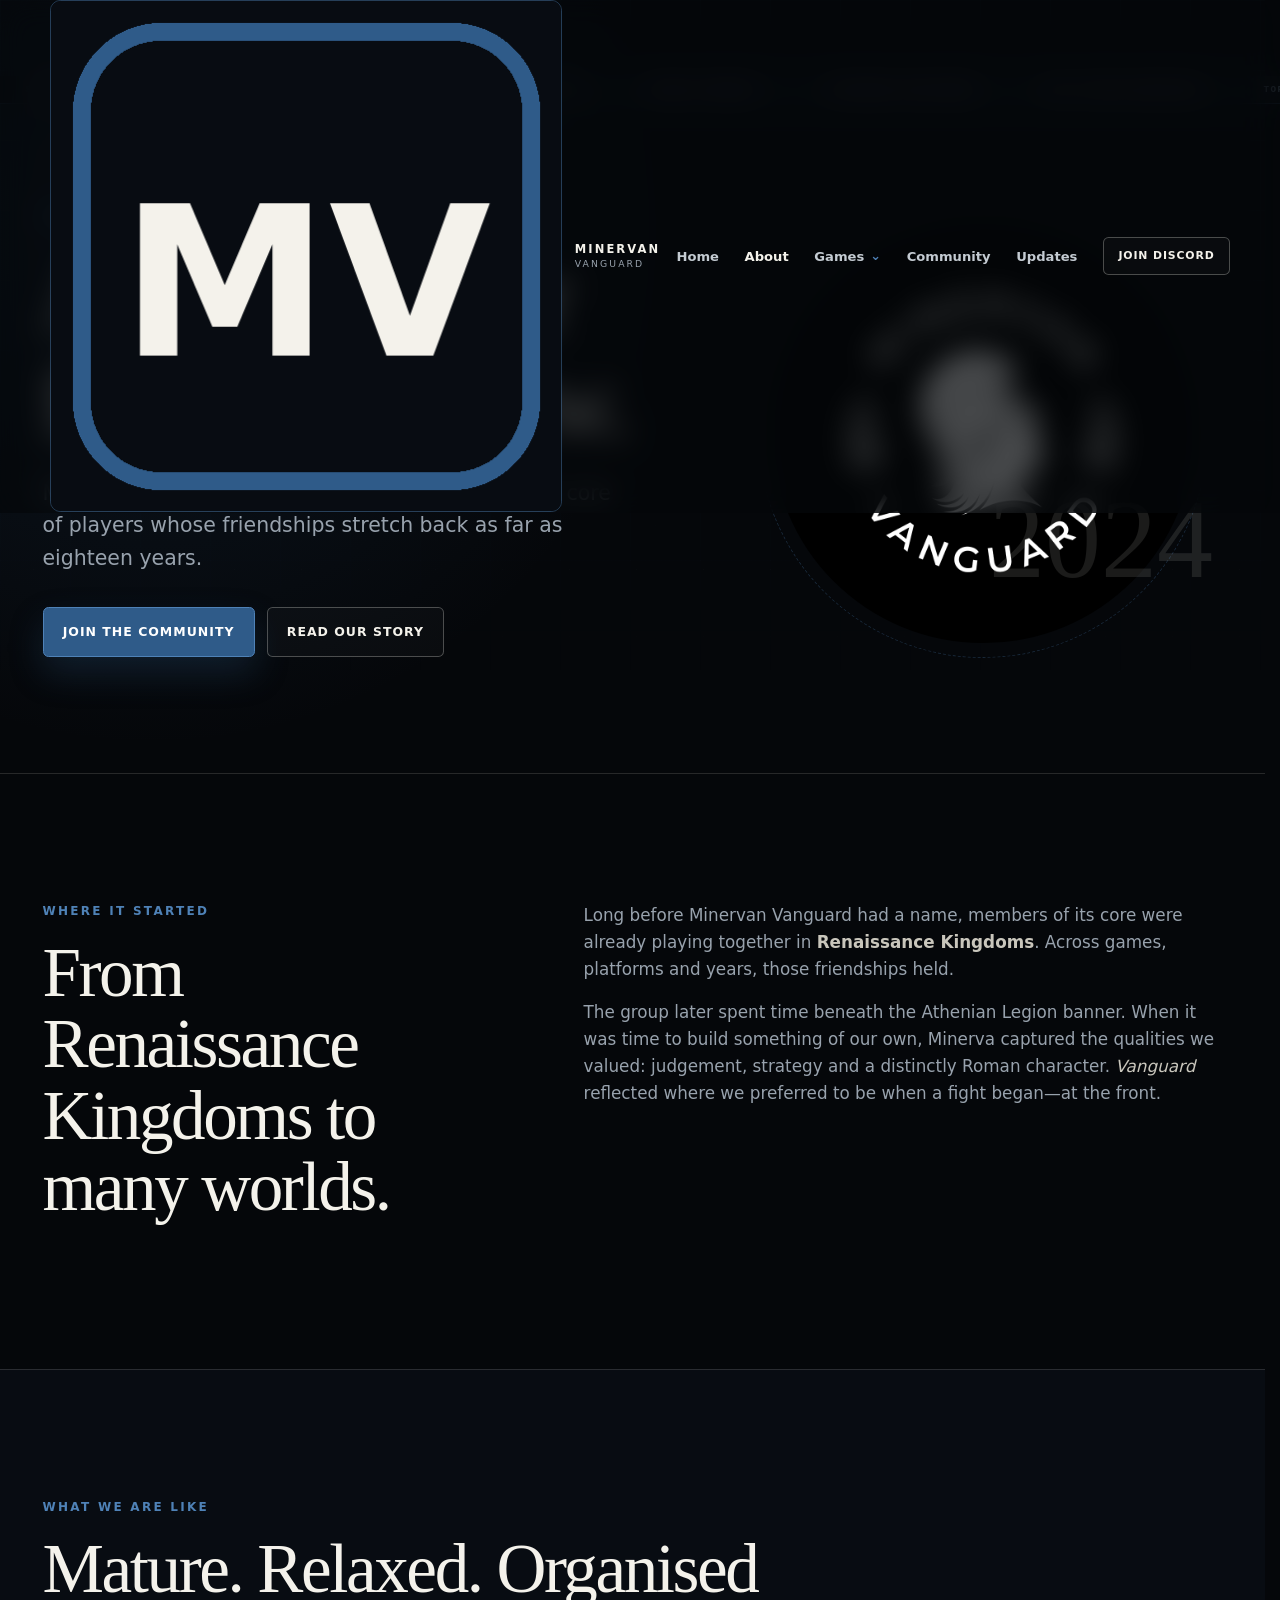
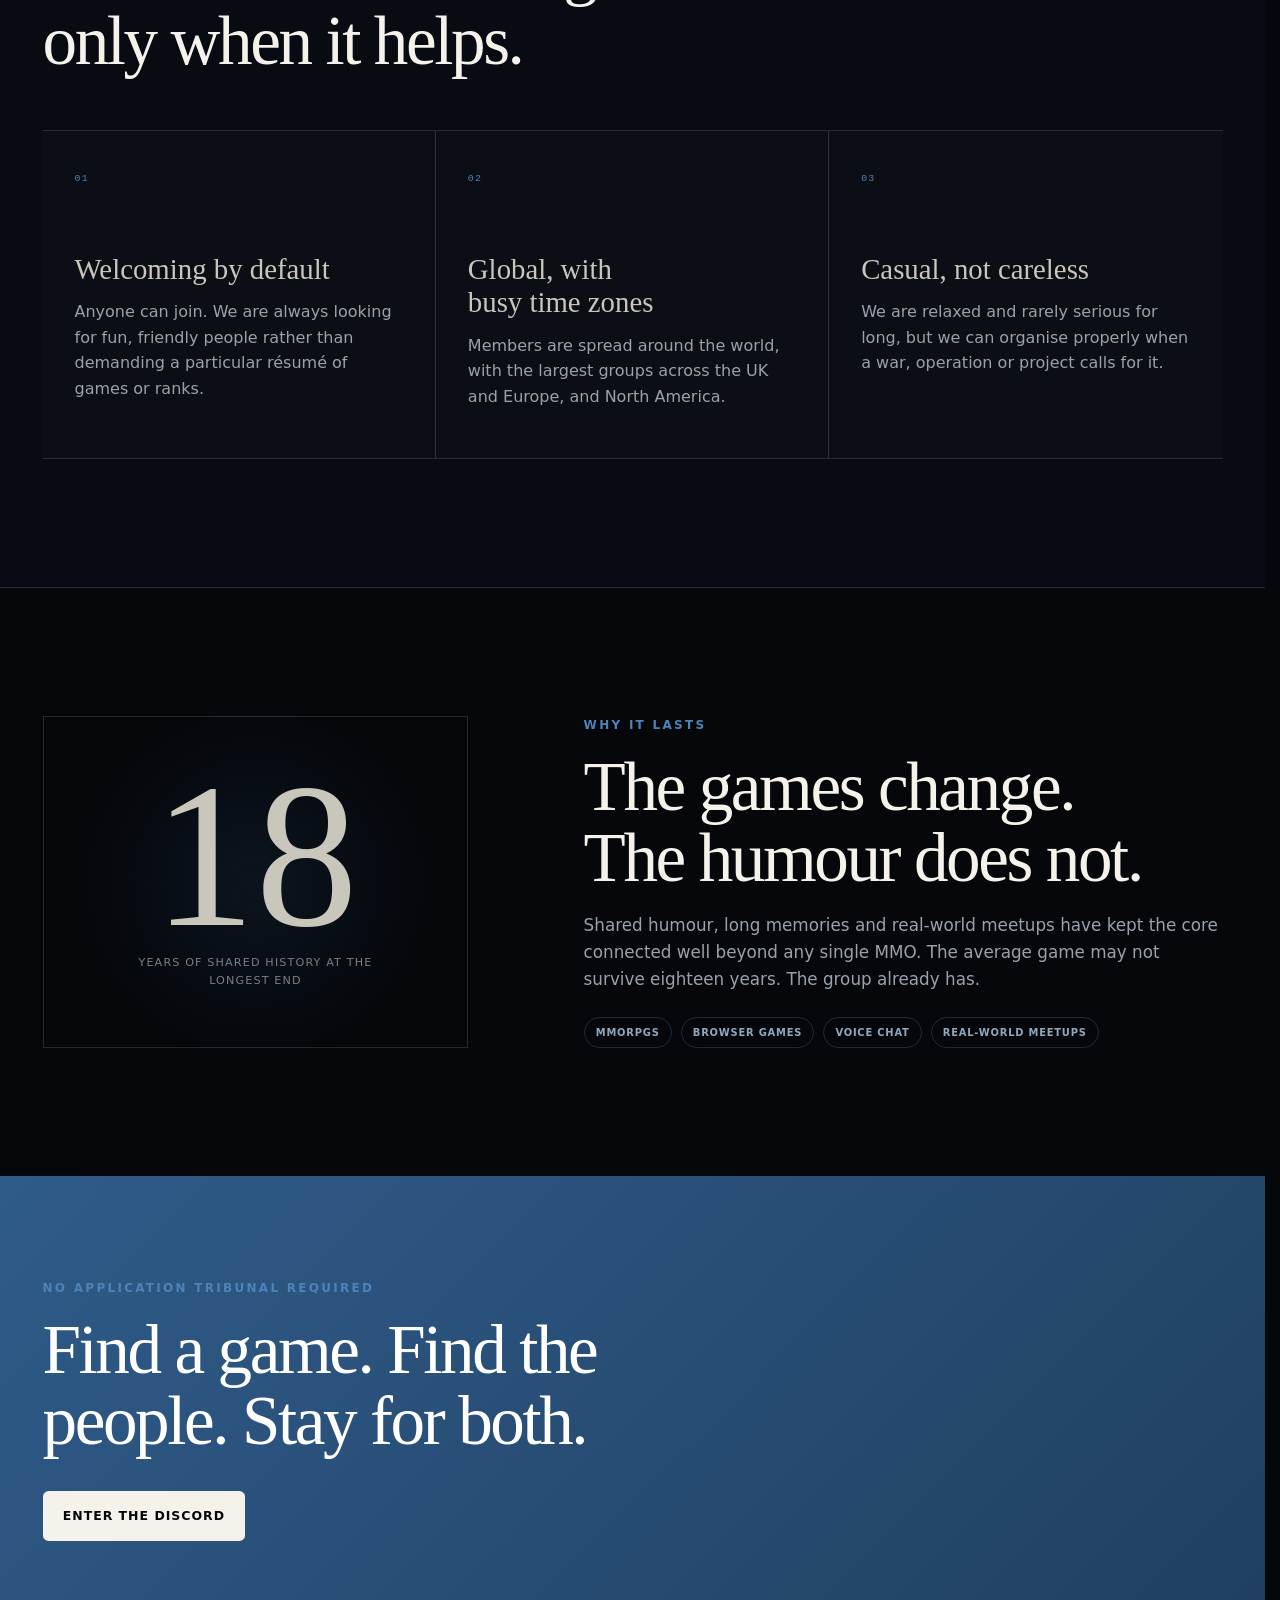
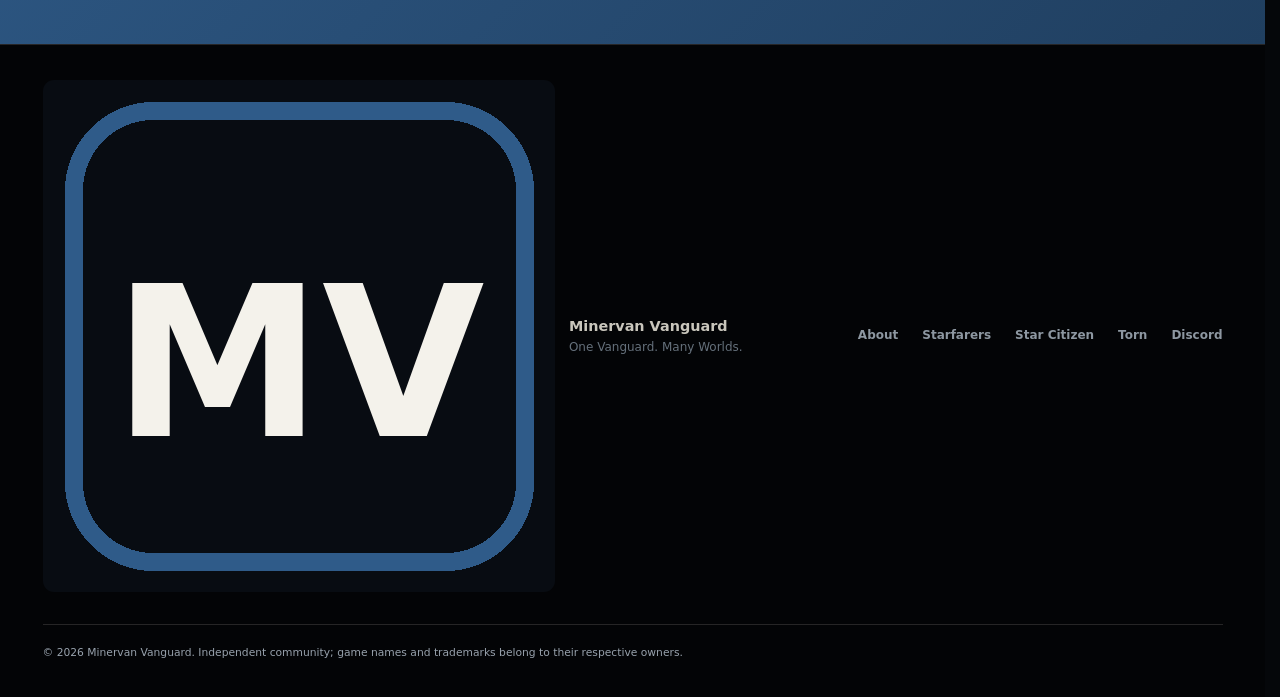
==== commit 2aba99c6: "Add files via upload" ====
--- a/about.html
+++ b/about.html
@@ -1,14 +1,14 @@
-<!doctype html><html lang="en-GB"><head><meta charset="utf-8"><meta name="viewport" content="width=device-width, initial-scale=1"><meta name="theme-color" content="#06090e"><meta name="description" content="The story, culture and people behind Minervan Vanguard."><title>About | Minervan Vanguard</title><link rel="icon" type="image/png" href="./assets/favicon.png"><link rel="stylesheet" href="./styles.css?v=7"><link rel="stylesheet" href="./pages.css?v=1"><script src="./site-config.js" defer></script><script src="./pages.js?v=1" defer></script></head><body class="inner-page about-page"><a class="skip-link" href="#main-content">Skip to content</a><header class="site-header" data-header>
+<!doctype html><html lang="en-GB"><head><meta charset="utf-8"><meta name="viewport" content="width=device-width, initial-scale=1"><meta name="theme-color" content="#06090e"><meta name="description" content="The story, culture and people behind Minervan Vanguard."><title>About | Minervan Vanguard</title><link rel="icon" type="image/png" href="./assets/favicon.png"><link rel="stylesheet" href="./styles.css?v=7"><link rel="stylesheet" href="./pages.css?v=1"><link rel="stylesheet" href="./navigation-fix.css?v=2"><link rel="stylesheet" href="./cls-fix.css?v=1"><script src="./site-config.js" defer></script><script src="./pages.js?v=1" defer></script></head><body class="inner-page about-page"><a class="skip-link" href="#main-content">Skip to content</a><header class="site-header" data-header>
     <div class="container nav-wrap">
-      <a class="brand" href="./index.html" aria-label="Minervan Vanguard home">
-        <img src="./assets/favicon.png" alt="" width="40" height="40">
+      <a class="brand" href="/" aria-label="Minervan Vanguard home">
+        <img src="./assets/favicon.png" alt="" width="512" height="512">
         <span><strong>MINERVAN</strong><small>VANGUARD</small></span>
       </a>
       <button class="nav-toggle" type="button" aria-expanded="false" aria-controls="site-nav" data-nav-toggle>
         <span class="sr-only">Open navigation</span><span></span><span></span><span></span>
       </button>
       <nav class="site-nav" id="site-nav" aria-label="Main navigation" data-nav>
-        <a href="./index.html">Home</a>
+        <a href="/">Home</a>
         <a href="./about.html" aria-current="page">About</a>
         <div class="nav-dropdown" data-nav-dropdown>
           <button class="nav-dropdown-toggle" type="button" aria-expanded="false" data-dropdown-toggle>
@@ -18,8 +18,8 @@
             <a href="./starfarers.html"><strong>Starfarers</strong><span>Our game in development</span></a><a href="./star-citizen.html"><strong>Star Citizen</strong><span>Organisation hub</span></a><a href="./torn.html"><strong>Torn</strong><span>Faction profile</span></a>
           </div>
         </div>
-        <a href="./index.html#community">Community</a>
-        <a href="./index.html#updates">Updates</a>
+        <a href="/#community">Community</a>
+        <a href="/#updates">Updates</a>
         <a class="button button-small button-outline js-discord-link" href="#community">Join Discord</a>
       </nav>
     </div>
@@ -34,14 +34,15 @@
         <span>TORN FACTION LIFE</span><i>✦</i>
         <span>DISCORD COMMUNITY</span><i>✦</i>
       </div></div></div><main id="main-content">
-<section class="page-hero about-hero"><div class="container page-hero-grid"><div class="page-hero-copy reveal"><p class="eyebrow">Established 2024 // friendships much older</p><h1>A new banner for an old crew.</h1><p>Minervan Vanguard was founded in 2024 around a core of players whose friendships stretch back as far as eighteen years.</p><div class="page-hero-actions"><a class="button button-primary js-discord-link" href="#">Join the community</a><a class="button button-ghost" href="#story">Read our story</a></div></div><div class="page-hero-mark reveal"><img src="./assets/minervan-vanguard-white.png" alt="Minervan Vanguard crest"><span>2024</span></div></div></section>
+<section class="page-hero about-hero"><div class="container page-hero-grid"><div class="page-hero-copy reveal"><p class="eyebrow">Established 2024 // friendships much older</p><h1>A new banner for an old crew.</h1><p>Minervan Vanguard was founded in 2024 around a core of players whose friendships stretch back as far as eighteen years.</p><div class="page-hero-actions"><a class="button button-primary js-discord-link" href="#">Join the community</a><a class="button button-ghost" href="#story">Read our story</a></div></div><div class="page-hero-mark reveal"><img src="./assets/minervan-vanguard-white.png" alt="Minervan Vanguard crest" width="2048" height="2048" decoding="async" fetchpriority="high" loading="eager"><span>2024</span></div></div></section>
 <section class="page-section" id="story"><div class="container story-grid"><div class="story-lead reveal"><p class="eyebrow">Where it started</p><h2>From Renaissance Kingdoms to many worlds.</h2></div><div class="story-copy reveal"><p>Long before Minervan Vanguard had a name, members of its core were already playing together in <strong>Renaissance Kingdoms</strong>. Across games, platforms and years, those friendships held.</p><p>The group later spent time beneath the Athenian Legion banner. When it was time to build something of our own, Minerva captured the qualities we valued: judgement, strategy and a distinctly Roman character. <em>Vanguard</em> reflected where we preferred to be when a fight began—at the front.</p></div></div></section>
 <section class="page-section page-panel-section"><div class="container"><div class="page-heading reveal"><p class="eyebrow">What we are like</p><h2>Mature. Relaxed. Organised only when it helps.</h2></div><div class="value-grid"><article class="reveal"><span>01</span><h3>Welcoming by default</h3><p>Anyone can join. We are always looking for fun, friendly people rather than demanding a particular résumé of games or ranks.</p></article><article class="reveal"><span>02</span><h3>Global, with busy time zones</h3><p>Members are spread around the world, with the largest groups across the UK and Europe, and North America.</p></article><article class="reveal"><span>03</span><h3>Casual, not careless</h3><p>We are relaxed and rarely serious for long, but we can organise properly when a war, operation or project calls for it.</p></article></div></div></section>
 <section class="page-section"><div class="container bond-grid"><div class="bond-stat reveal"><strong>18</strong><span>years of shared history at the longest end</span></div><div class="bond-copy reveal"><p class="eyebrow">Why it lasts</p><h2>The games change. The humour does not.</h2><p>Shared humour, long memories and real-world meetups have kept the core connected well beyond any single MMO. The average game may not survive eighteen years. The group already has.</p><div class="mini-tags"><span>MMORPGs</span><span>Browser games</span><span>Voice chat</span><span>Real-world meetups</span></div></div></div></section>
 <section class="page-cta"><div class="container"><p class="eyebrow">No application tribunal required</p><h2>Find a game. Find the people. Stay for both.</h2><a class="button button-light js-discord-link" href="#">Enter the Discord</a></div></section></main><footer class="site-footer">
     <div class="container footer-grid">
-      <div class="footer-brand"><img src="./assets/favicon.png" alt="" width="48" height="48"><div><strong>Minervan Vanguard</strong><span>One Vanguard. Many Worlds.</span></div></div>
+      <div class="footer-brand"><img src="./assets/favicon.png" alt="" width="512" height="512"><div><strong>Minervan Vanguard</strong><span>One Vanguard. Many Worlds.</span></div></div>
       <div class="footer-links"><a href="./about.html">About</a><a href="./starfarers.html">Starfarers</a><a href="./star-citizen.html">Star Citizen</a><a href="./torn.html">Torn</a><a class="js-discord-link" href="#">Discord</a></div>
-      <p class="footer-legal">© <span data-current-year></span> Minervan Vanguard. Independent community; game names and trademarks belong to their respective owners.</p>
+      <p class="footer-legal">© <span data-current-year>2026</span> Minervan Vanguard. Independent community; game names and trademarks belong to their respective owners.</p>
     </div>
-  </footer></body></html>+  </footer>  <!-- Cloudflare Web Analytics --><script type='module' src='https://static.cloudflareinsights.com/beacon.min.js' data-cf-beacon='{"token": "9397f7ea9f2148079393e1a5a0f765e2"}'></script><!-- End Cloudflare Web Analytics -->
+</body></html>
--- a/pages.css
+++ b/pages.css
@@ -36,9 +36,144 @@
 .devlog-card { padding:clamp(2rem,5vw,4rem); border:1px solid rgba(79,130,183,.3); background:radial-gradient(circle at 100% 0,rgba(31,104,190,.18),transparent 25rem),#080f1a; box-shadow:var(--shadow); }.devlog-card > div { display:flex; justify-content:space-between; gap:1rem; color:#5b7894; font-size:.6rem; font-weight:800; letter-spacing:.1em; }.devlog-card h3 { margin:3.5rem 0 1rem; color:var(--ivory); font-family:Georgia,"Times New Roman",serif; font-size:clamp(2.3rem,5vw,4rem); font-weight:500; }.devlog-card strong { display:block; margin-top:2rem; color:#6da7d6; font-size:.68rem; letter-spacing:.08em; text-transform:uppercase; }
 .roadmap-list { display:grid; grid-template-columns:repeat(3,1fr); margin:0; padding:0; border-block:1px solid var(--line); list-style:none; }.roadmap-list li { padding:2rem; border-right:1px solid var(--line); }.roadmap-list li:last-child { border-right:0; }.roadmap-list span { color:var(--blue-bright); font-size:.6rem; font-weight:850; letter-spacing:.12em; }.roadmap-list strong { display:block; margin:2.2rem 0 .7rem; color:var(--ivory); font-family:Georgia,"Times New Roman",serif; font-size:1.6rem; }.starfarers-cta { background:linear-gradient(135deg,#0e4d90,#071d3d); }
 
-.torn-hero { background:radial-gradient(circle at 76% 50%,rgba(136,32,40,.22),transparent 30rem),linear-gradient(135deg,#090708,#110b0c 60%,#040405); }.torn-hero::after { position:absolute; right:-8rem; bottom:-8rem; content:"T"; color:rgba(183,52,62,.045); font-family:Georgia,"Times New Roman",serif; font-size:42rem; line-height:.7; }
-.torn-hero-grid { position:relative; z-index:1; }.torn-dossier { padding:clamp(2rem,5vw,4rem); border:1px solid rgba(199,66,77,.27); background:rgba(15,9,10,.85); box-shadow:0 25px 80px rgba(0,0,0,.38); }.torn-dossier > span { color:#9c5158; font-size:.62rem; font-weight:850; letter-spacing:.16em; }.torn-dossier > strong { display:block; margin:.5rem 0 3rem; color:#f0d9da; font-family:Georgia,"Times New Roman",serif; font-size:clamp(4rem,9vw,8rem); font-weight:400; line-height:.85; }.torn-dossier dl { margin:0; }.torn-dossier dl div { display:flex; justify-content:space-between; gap:1rem; padding:.9rem 0; border-top:1px solid rgba(244,242,235,.12); }.torn-dossier dt { color:#7d6063; font-size:.62rem; text-transform:uppercase; }.torn-dossier dd { margin:0; color:#d5bec0; font-size:.72rem; font-weight:800; }
-.torn-system-grid article > span { color:#bb525b; }.recruitment-copy ul { display:grid; gap:.65rem; margin:1.5rem 0 0; padding:0; list-style:none; }.recruitment-copy li { padding:.75rem 1rem; border-left:2px solid #a84149; color:#aab1b7; background:rgba(255,255,255,.02); }.recruitment-card { padding:clamp(2rem,5vw,4rem); border:1px solid rgba(184,65,74,.3); background:linear-gradient(150deg,#1c1012,#090708); box-shadow:var(--shadow); }.recruitment-card > span { color:#9d4a52; font-size:.62rem; font-weight:850; letter-spacing:.14em; }.recruitment-card > strong { display:block; margin:.5rem 0 2rem; color:#ead7d8; font-family:Georgia,"Times New Roman",serif; font-size:clamp(2.4rem,5vw,4.6rem); font-weight:400; line-height:1; }.recruitment-card p { line-height:2; }.torn-page .button-primary { background:#8e3039; border-color:#b34c55; }.torn-page .button-primary:hover { background:#ae414b; }.torn-cta { background:linear-gradient(135deg,#8c3038,#3f171b); }
+.torn-hero {
+  background:
+    radial-gradient(circle at 76% 50%, rgba(47,91,137,.24), transparent 31rem),
+    radial-gradient(circle at 18% 82%, rgba(83,126,170,.10), transparent 27rem),
+    linear-gradient(135deg,#05080c,#08111b 60%,#030507);
+}
+.torn-hero::after {
+  position:absolute;
+  right:-8rem;
+  bottom:-8rem;
+  content:"T";
+  color:rgba(79,130,183,.045);
+  font-family:Georgia,"Times New Roman",serif;
+  font-size:42rem;
+  line-height:.7;
+}
+
+.torn-hero-grid {
+  position:relative;
+  z-index:1;
+}
+
+.torn-dossier {
+  padding:clamp(2rem,5vw,4rem);
+  border:1px solid rgba(79,130,183,.30);
+  background:
+    radial-gradient(circle at 90% 10%, rgba(79,130,183,.10), transparent 18rem),
+    rgba(5,11,18,.88);
+  box-shadow:0 25px 80px rgba(0,0,0,.38);
+}
+
+.torn-dossier > span {
+  color:#6f93b7;
+  font-size:.62rem;
+  font-weight:850;
+  letter-spacing:.16em;
+}
+
+.torn-dossier > strong {
+  display:block;
+  margin:.5rem 0 3rem;
+  color:#e9eef2;
+  font-family:Georgia,"Times New Roman",serif;
+  font-size:clamp(4rem,9vw,8rem);
+  font-weight:400;
+  line-height:.85;
+}
+
+.torn-dossier dl {
+  margin:0;
+}
+
+.torn-dossier dl div {
+  display:flex;
+  justify-content:space-between;
+  gap:1rem;
+  padding:.9rem 0;
+  border-top:1px solid rgba(244,242,235,.12);
+}
+
+.torn-dossier dt {
+  color:#72879a;
+  font-size:.62rem;
+  text-transform:uppercase;
+}
+
+.torn-dossier dd {
+  margin:0;
+  color:#d1dbe3;
+  font-size:.72rem;
+  font-weight:800;
+}
+
+.torn-system-grid article > span {
+  color:#5f8fbd;
+}
+
+.recruitment-copy ul {
+  display:grid;
+  gap:.65rem;
+  margin:1.5rem 0 0;
+  padding:0;
+  list-style:none;
+}
+
+.recruitment-copy li {
+  padding:.75rem 1rem;
+  border-left:2px solid #3f73a5;
+  color:#aab5bf;
+  background:rgba(255,255,255,.02);
+}
+
+.recruitment-card {
+  padding:clamp(2rem,5vw,4rem);
+  border:1px solid rgba(79,130,183,.34);
+  background:
+    radial-gradient(circle at 100% 0, rgba(79,130,183,.13), transparent 20rem),
+    linear-gradient(150deg,#09131e,#04070b);
+  box-shadow:var(--shadow);
+}
+
+.recruitment-card > span {
+  color:#6a91b8;
+  font-size:.62rem;
+  font-weight:850;
+  letter-spacing:.14em;
+}
+
+.recruitment-card > strong {
+  display:block;
+  max-width:10ch;
+  margin:.65rem 0 2rem;
+  color:#f0f2ee;
+  font-family:Georgia,"Times New Roman",serif;
+  font-size:clamp(2.35rem,5vw,4.4rem);
+  font-weight:400;
+  line-height:.92;
+}
+
+.recruitment-card p {
+  color:#9caab6;
+  line-height:2;
+}
+
+.torn-page .button-primary {
+  background:#315f8d;
+  border-color:#4d7dad;
+}
+
+.torn-page .button-primary:hover {
+  background:#4276a8;
+}
+
+.torn-cta {
+  background:
+    radial-gradient(circle at 85% 35%, rgba(255,255,255,.08), transparent 22rem),
+    linear-gradient(135deg,#2f5b89,#172d45);
+}
 
 @media(max-width:980px){.page-hero-grid,.starfarers-hero-grid,.torn-hero-grid,.story-grid,.bond-grid,.devlog-grid,.recruitment-grid{grid-template-columns:1fr}.page-hero-mark{max-width:560px;margin-inline:auto}.starfarers-logo-wrap{max-width:650px;margin-inline:auto}.value-grid,.system-grid,.roadmap-list{grid-template-columns:1fr}.value-grid article,.system-grid article,.roadmap-list li{min-height:0;border-right:0;border-bottom:1px solid var(--line)}.value-grid article:last-child,.system-grid article:last-child,.roadmap-list li:last-child{border-bottom:0}.value-grid h3,.system-grid h3{margin-top:2rem}}
 @media(max-width:720px){.page-hero{min-height:auto;padding:calc(var(--header-height) + 5rem) 0 4.5rem}.page-hero-copy h1{font-size:clamp(3.2rem,15vw,5rem)}.page-hero-mark{display:none}.page-hero-actions{display:grid}.page-hero-actions .button{width:100%}.starfarers-hero-grid{display:flex;flex-direction:column}.starfarers-logo-wrap{order:-1;width:100%;margin-bottom:-2rem}.starfarers-logo-wrap img{width:118%;margin-left:-9%}.project-readout{grid-template-columns:1fr}.devlog-card>div{align-items:flex-start;flex-direction:column}.torn-dossier>strong{font-size:4rem}}
--- a/navigation-fix.css
+++ b/navigation-fix.css
@@ -0,0 +1,35 @@
+/*
+  MINERVAN VANGUARD — GAMES DROPDOWN FIX V2
+
+  Desktop: the menu sits directly below the Games control and JavaScript
+  provides a short grace period while the pointer travels into the menu.
+  Mobile click-to-expand behaviour is unchanged.
+*/
+
+@media (min-width: 981px) {
+  .nav-dropdown {
+    position: relative;
+    padding-bottom: 0.35rem;
+    margin-bottom: -0.35rem;
+  }
+
+  .nav-dropdown-menu {
+    top: 100%;
+    margin-top: 0;
+  }
+
+  .nav-dropdown:hover .nav-dropdown-menu,
+  .nav-dropdown:focus-within .nav-dropdown-menu,
+  .nav-dropdown.is-open .nav-dropdown-menu,
+  .nav-dropdown.is-hover-open .nav-dropdown-menu {
+    opacity: 1;
+    transform: translate(-50%, 0);
+    pointer-events: auto;
+  }
+
+  .nav-dropdown:hover .nav-dropdown-toggle span,
+  .nav-dropdown.is-open .nav-dropdown-toggle span,
+  .nav-dropdown.is-hover-open .nav-dropdown-toggle span {
+    transform: rotate(180deg);
+  }
+}
--- a/cls-fix.css
+++ b/cls-fix.css
@@ -0,0 +1,91 @@
+/*
+  MINERVAN VANGUARD — CUMULATIVE LAYOUT SHIFT HARDENING
+
+  Loaded after the visual stylesheets. These rules reserve space for content
+  that loads or changes after the first HTML layout without changing the
+  site's desktop or mobile design.
+*/
+
+/* Prevent the viewport width changing when the vertical scrollbar appears. */
+html {
+  scrollbar-gutter: stable;
+}
+
+/*
+  Width and height HTML attributes now provide the intrinsic aspect ratio.
+  Keeping height automatic lets the existing responsive widths scale safely.
+*/
+img {
+  height: auto;
+}
+
+/* Keep asynchronous Discord text updates inside a stable-width slot. */
+[data-discord-count] {
+  display: inline-block;
+  min-inline-size: 17ch;
+  font-variant-numeric: tabular-nums;
+  white-space: nowrap;
+}
+
+.signal-card-top {
+  inline-size: 172px;
+}
+
+.signal-card-top [data-discord-count] {
+  min-inline-size: 0;
+  overflow: hidden;
+  text-overflow: ellipsis;
+}
+
+.discord-live-row [data-discord-count] {
+  flex: 0 0 17ch;
+}
+
+/*
+  Browser autoplay policy can change "Mute" to "Play music" after load.
+  Reserve the longer label's width so the fixed control does not visibly jump.
+*/
+.sound-dock {
+  min-inline-size: 8.75rem;
+}
+
+[data-sound-label] {
+  display: inline-block;
+  min-inline-size: 8ch;
+  text-align: left;
+}
+
+/* Reserve each image-led hero's intended media box before decoding completes. */
+.starfarers-logo-wrap img {
+  aspect-ratio: 3 / 2;
+}
+
+.sc-wordmark,
+.join-card img {
+  aspect-ratio: 1280 / 175;
+}
+
+.hero-watermark,
+.about-panel > img {
+  aspect-ratio: 588 / 717;
+}
+
+.operation-card img {
+  aspect-ratio: 16 / 9;
+}
+
+/* Fixed model canvas space was already reserved; make that contract explicit. */
+.model-stage {
+  contain: layout paint;
+}
+
+.model-stage canvas {
+  display: block;
+}
+
+/* Footer year is present in the original HTML and remains a fixed-width value. */
+[data-current-year] {
+  display: inline-block;
+  min-inline-size: 4ch;
+  font-variant-numeric: tabular-nums;
+}
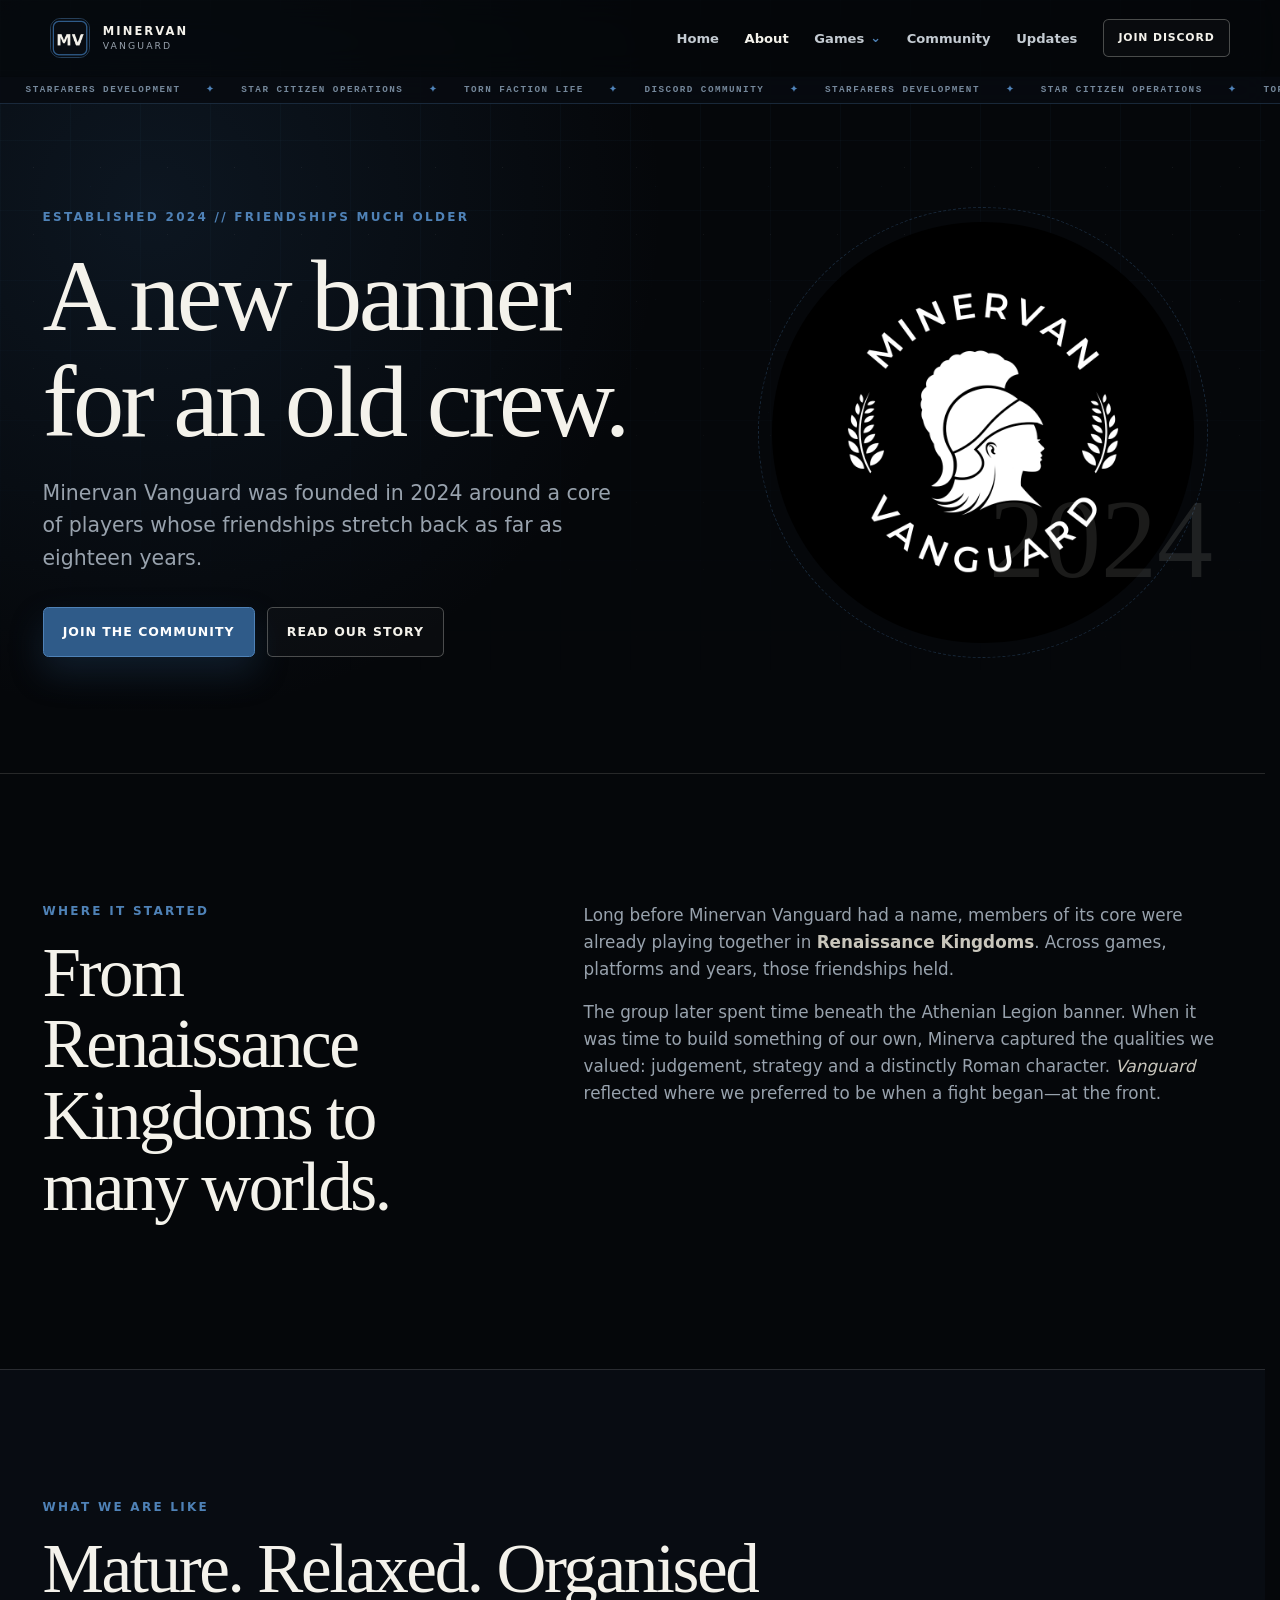
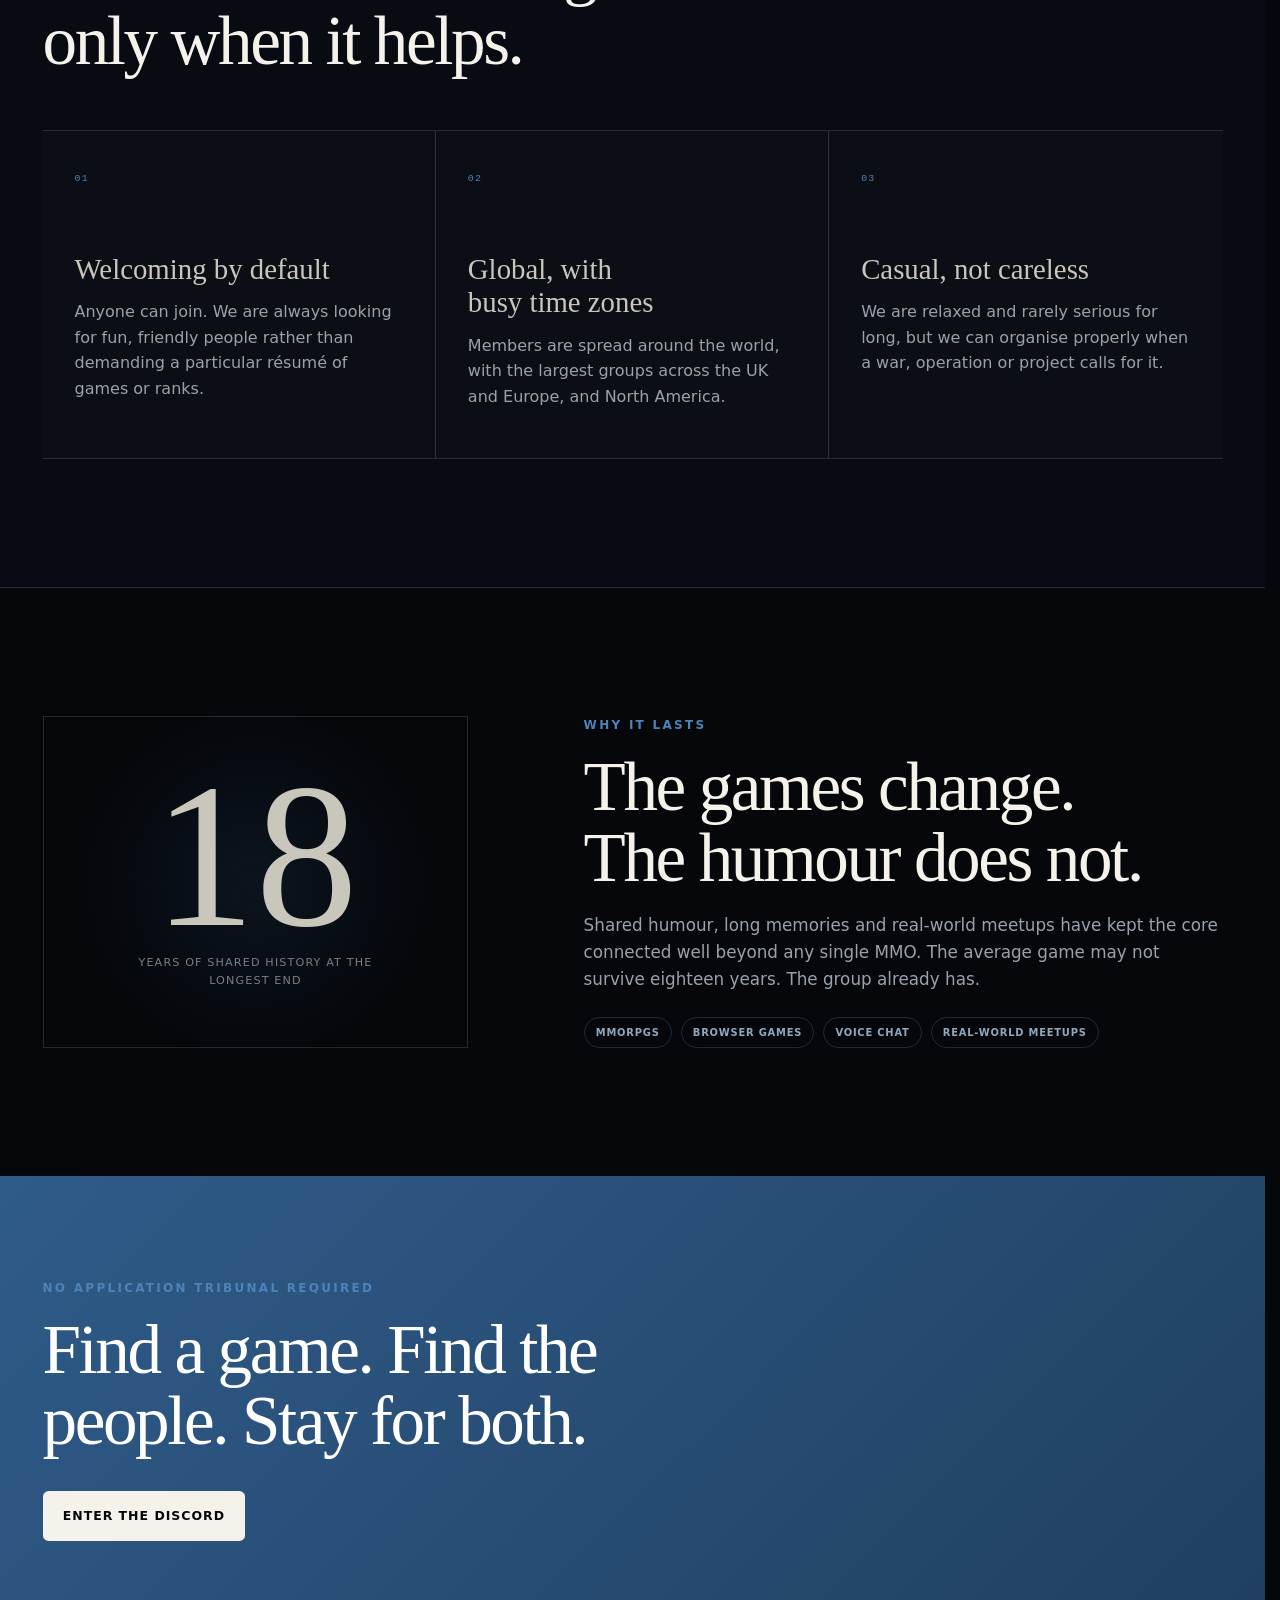
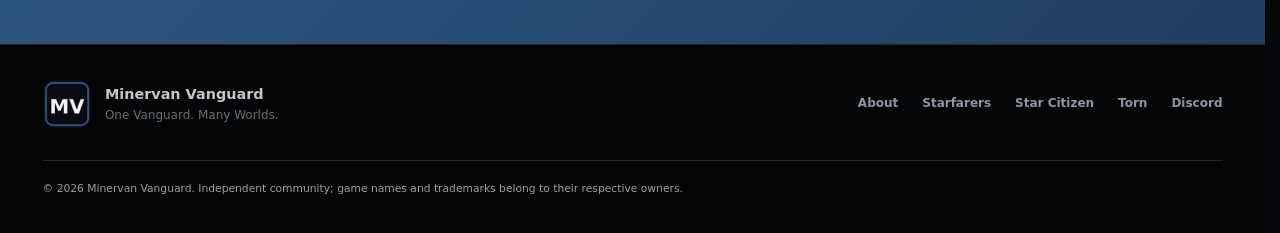
==== commit c2e1fd1f: "Add files via upload" ====
--- a/about.html
+++ b/about.html
@@ -1,7 +1,7 @@
-<!doctype html><html lang="en-GB"><head><meta charset="utf-8"><meta name="viewport" content="width=device-width, initial-scale=1"><meta name="theme-color" content="#06090e"><meta name="description" content="The story, culture and people behind Minervan Vanguard."><title>About | Minervan Vanguard</title><link rel="icon" type="image/png" href="./assets/favicon.png"><link rel="stylesheet" href="./styles.css?v=7"><link rel="stylesheet" href="./pages.css?v=1"><link rel="stylesheet" href="./navigation-fix.css?v=2"><link rel="stylesheet" href="./cls-fix.css?v=1"><script src="./site-config.js" defer></script><script src="./pages.js?v=1" defer></script></head><body class="inner-page about-page"><a class="skip-link" href="#main-content">Skip to content</a><header class="site-header" data-header>
+<!doctype html><html lang="en-GB"><head><meta charset="utf-8"><meta name="viewport" content="width=device-width, initial-scale=1"><meta name="theme-color" content="#06090e"><meta name="description" content="The story, culture and people behind Minervan Vanguard."><title>About | Minervan Vanguard</title><link rel="icon" type="image/png" href="./assets/favicon.png"><link rel="stylesheet" href="./styles.css?v=7"><link rel="stylesheet" href="./pages.css?v=1"><link rel="stylesheet" href="./navigation-fix.css?v=2"><link rel="stylesheet" href="./cls-fix.css?v=2"><script src="./site-config.js" defer></script><script src="./pages.js?v=1" defer></script></head><body class="inner-page about-page"><a class="skip-link" href="#main-content">Skip to content</a><header class="site-header" data-header>
     <div class="container nav-wrap">
       <a class="brand" href="/" aria-label="Minervan Vanguard home">
-        <img src="./assets/favicon.png" alt="" width="512" height="512">
+        <img src="./assets/favicon.png" alt="" width="40" height="40">
         <span><strong>MINERVAN</strong><small>VANGUARD</small></span>
       </a>
       <button class="nav-toggle" type="button" aria-expanded="false" aria-controls="site-nav" data-nav-toggle>
@@ -40,7 +40,7 @@
 <section class="page-section"><div class="container bond-grid"><div class="bond-stat reveal"><strong>18</strong><span>years of shared history at the longest end</span></div><div class="bond-copy reveal"><p class="eyebrow">Why it lasts</p><h2>The games change. The humour does not.</h2><p>Shared humour, long memories and real-world meetups have kept the core connected well beyond any single MMO. The average game may not survive eighteen years. The group already has.</p><div class="mini-tags"><span>MMORPGs</span><span>Browser games</span><span>Voice chat</span><span>Real-world meetups</span></div></div></div></section>
 <section class="page-cta"><div class="container"><p class="eyebrow">No application tribunal required</p><h2>Find a game. Find the people. Stay for both.</h2><a class="button button-light js-discord-link" href="#">Enter the Discord</a></div></section></main><footer class="site-footer">
     <div class="container footer-grid">
-      <div class="footer-brand"><img src="./assets/favicon.png" alt="" width="512" height="512"><div><strong>Minervan Vanguard</strong><span>One Vanguard. Many Worlds.</span></div></div>
+      <div class="footer-brand"><img src="./assets/favicon.png" alt="" width="48" height="48"><div><strong>Minervan Vanguard</strong><span>One Vanguard. Many Worlds.</span></div></div>
       <div class="footer-links"><a href="./about.html">About</a><a href="./starfarers.html">Starfarers</a><a href="./star-citizen.html">Star Citizen</a><a href="./torn.html">Torn</a><a class="js-discord-link" href="#">Discord</a></div>
       <p class="footer-legal">© <span data-current-year>2026</span> Minervan Vanguard. Independent community; game names and trademarks belong to their respective owners.</p>
     </div>
--- a/cls-fix.css
+++ b/cls-fix.css
@@ -89,3 +89,23 @@
   min-inline-size: 4ch;
   font-variant-numeric: tabular-nums;
 }
+
+
+/* Emergency guard: small navigation/footer marks must never use source-pixel size. */
+.brand > img {
+  width: 40px;
+  height: 40px;
+  flex: 0 0 40px;
+}
+
+.mv-brand > img {
+  width: 42px;
+  height: 42px;
+  flex: 0 0 42px;
+}
+
+.footer-brand > img {
+  width: 48px;
+  height: 48px;
+  flex: 0 0 48px;
+}
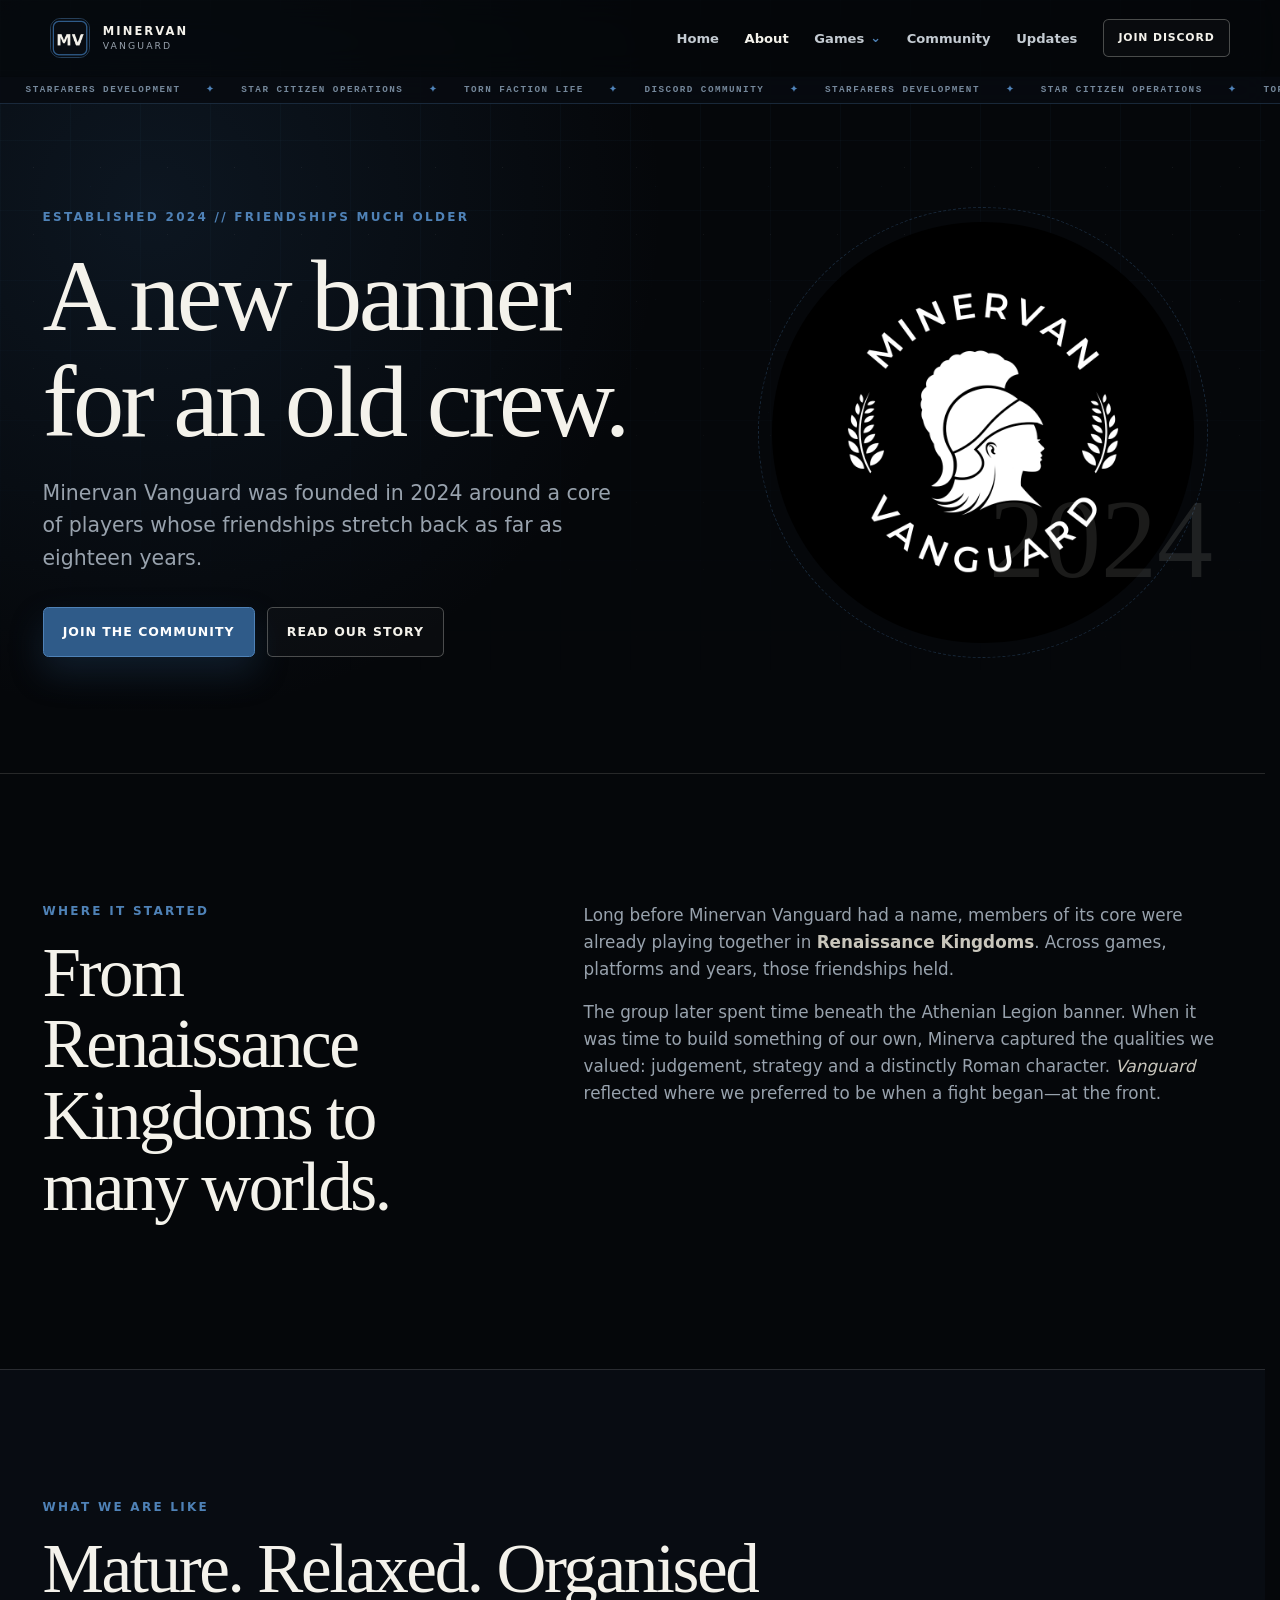
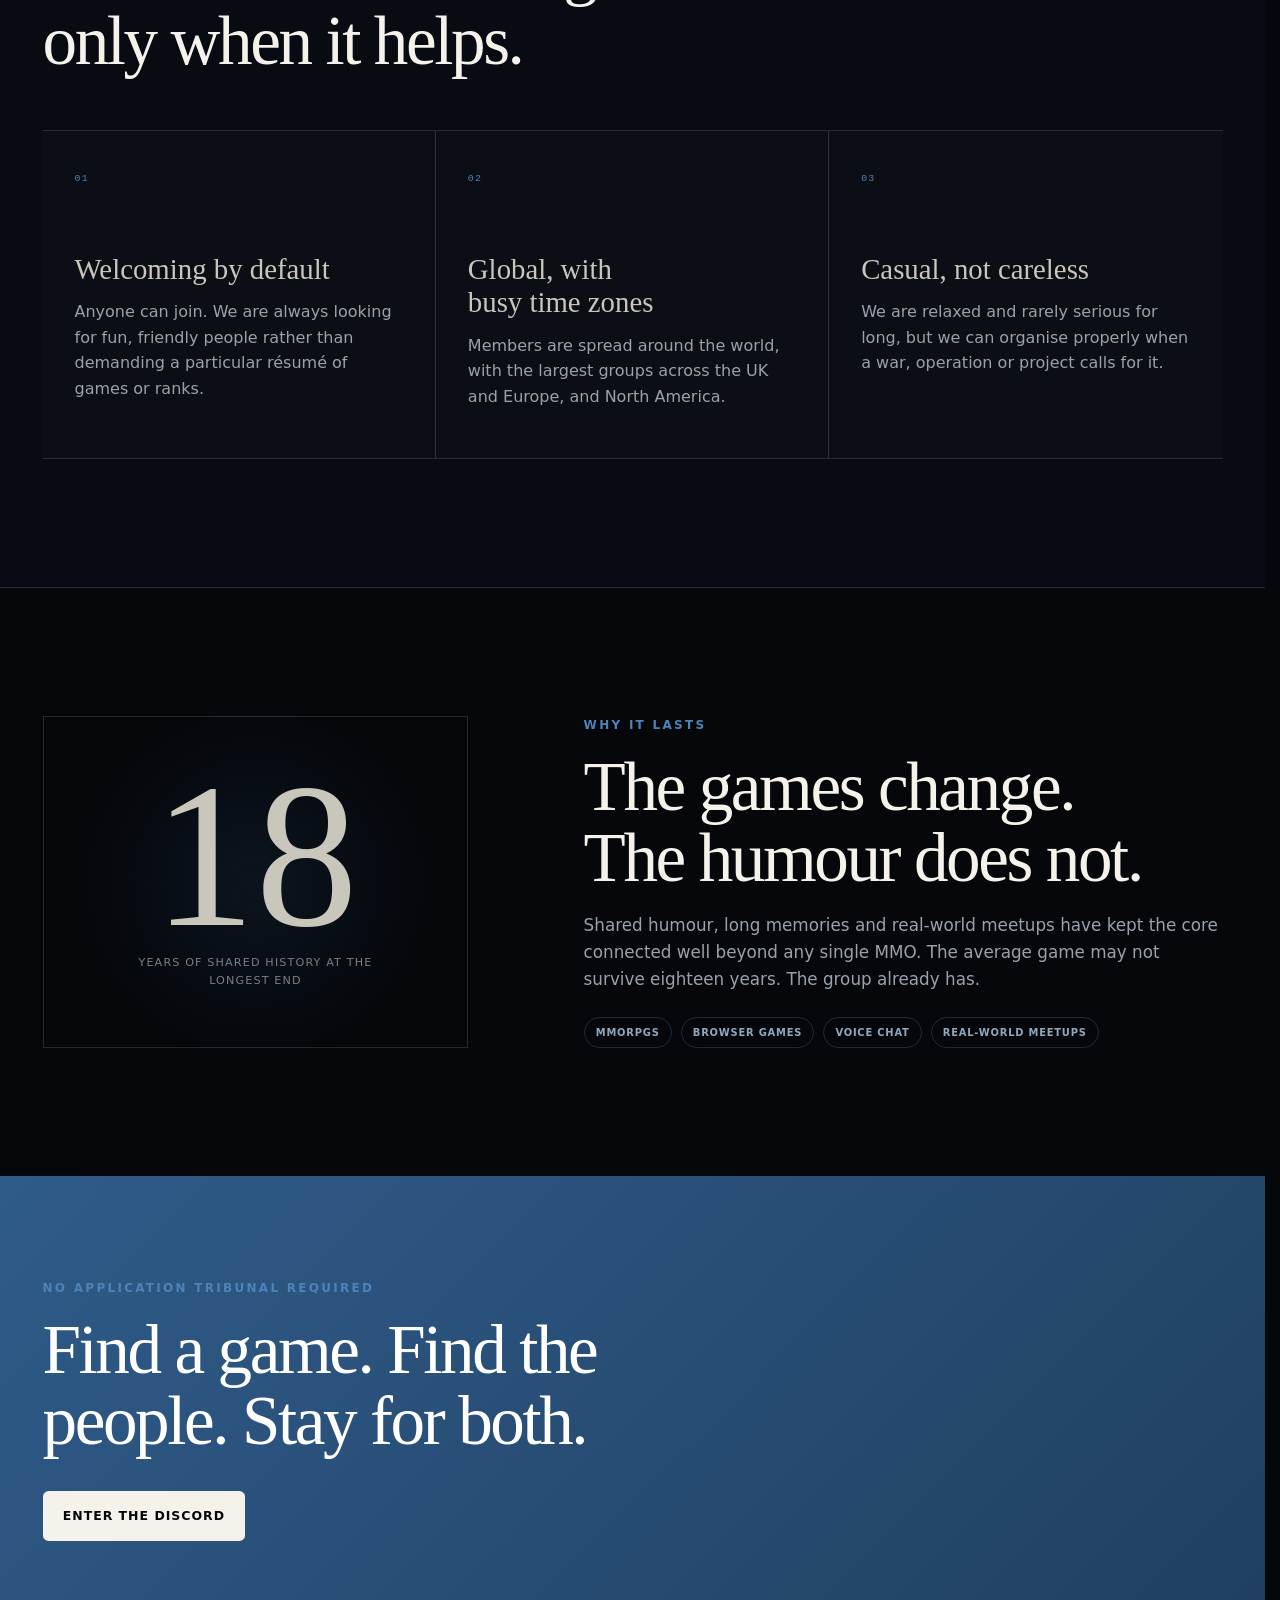
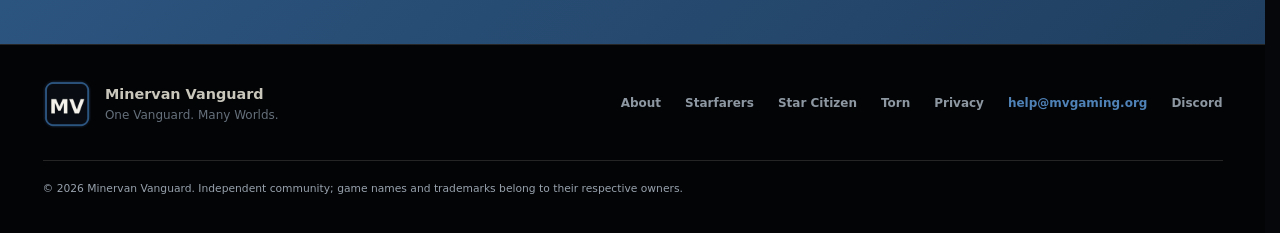
==== commit 29cf327c: "Add files via upload Final V1 pass.  Event box, Discord window and stuff" ====
--- a/about.html
+++ b/about.html
@@ -1,4 +1,4 @@
-<!doctype html><html lang="en-GB"><head><meta charset="utf-8"><meta name="viewport" content="width=device-width, initial-scale=1"><meta name="theme-color" content="#06090e"><meta name="description" content="The story, culture and people behind Minervan Vanguard."><title>About | Minervan Vanguard</title><link rel="icon" type="image/png" href="./assets/favicon.png"><link rel="stylesheet" href="./styles.css?v=7"><link rel="stylesheet" href="./pages.css?v=1"><link rel="stylesheet" href="./navigation-fix.css?v=2"><link rel="stylesheet" href="./cls-fix.css?v=2"><script src="./site-config.js" defer></script><script src="./pages.js?v=1" defer></script></head><body class="inner-page about-page"><a class="skip-link" href="#main-content">Skip to content</a><header class="site-header" data-header>
+<!doctype html><html lang="en-GB"><head><meta charset="utf-8"><meta name="viewport" content="width=device-width, initial-scale=1"><meta name="theme-color" content="#06090e"><meta name="description" content="The story, culture and people behind Minervan Vanguard."><title>About | Minervan Vanguard</title><link rel="canonical" href="https://mvgaming.org/about.html"><link rel="icon" type="image/png" href="./assets/favicon.png"><link rel="stylesheet" href="./styles.css?v=7"><link rel="stylesheet" href="./pages.css?v=1"><link rel="stylesheet" href="./navigation-fix.css?v=2"><link rel="stylesheet" href="./cls-fix.css?v=2"><link rel="stylesheet" href="./site-extras.css?v=1"><script src="./site-config.js" defer></script><script src="./pages.js?v=1" defer></script></head><body class="inner-page about-page"><a class="skip-link" href="#main-content">Skip to content</a><header class="site-header" data-header>
     <div class="container nav-wrap">
       <a class="brand" href="/" aria-label="Minervan Vanguard home">
         <img src="./assets/favicon.png" alt="" width="40" height="40">
@@ -41,7 +41,7 @@
 <section class="page-cta"><div class="container"><p class="eyebrow">No application tribunal required</p><h2>Find a game. Find the people. Stay for both.</h2><a class="button button-light js-discord-link" href="#">Enter the Discord</a></div></section></main><footer class="site-footer">
     <div class="container footer-grid">
       <div class="footer-brand"><img src="./assets/favicon.png" alt="" width="48" height="48"><div><strong>Minervan Vanguard</strong><span>One Vanguard. Many Worlds.</span></div></div>
-      <div class="footer-links"><a href="./about.html">About</a><a href="./starfarers.html">Starfarers</a><a href="./star-citizen.html">Star Citizen</a><a href="./torn.html">Torn</a><a class="js-discord-link" href="#">Discord</a></div>
+      <div class="footer-links"><a href="./about.html">About</a><a href="./starfarers.html">Starfarers</a><a href="./star-citizen.html">Star Citizen</a><a href="./torn.html">Torn</a><a href="./privacy.html">Privacy</a><a href="mailto:help@mvgaming.org">help@mvgaming.org</a><a class="js-discord-link" href="#">Discord</a></div>
       <p class="footer-legal">© <span data-current-year>2026</span> Minervan Vanguard. Independent community; game names and trademarks belong to their respective owners.</p>
     </div>
   </footer>  <!-- Cloudflare Web Analytics --><script type='module' src='https://static.cloudflareinsights.com/beacon.min.js' data-cf-beacon='{"token": "9397f7ea9f2148079393e1a5a0f765e2"}'></script><!-- End Cloudflare Web Analytics -->
--- a/site-extras.css
+++ b/site-extras.css
@@ -0,0 +1,70 @@
+
+.footer-links a[href^="mailto:"] { color: var(--blue-bright); }
+
+.events-section { border-block:1px solid var(--line); background:radial-gradient(circle at 12% 32%,rgba(47,91,137,.14),transparent 28rem),linear-gradient(180deg,#080d14,#05080c); }
+.events-widget { display:grid; grid-template-columns:minmax(330px,.8fr) minmax(0,1.2fr); border:1px solid var(--line); border-radius:var(--radius); overflow:hidden; background:rgba(255,255,255,.018); box-shadow:var(--shadow); }
+.events-calendar-panel { min-height:520px; padding:clamp(1.25rem,3vw,2rem); border-right:1px solid var(--line); background:linear-gradient(rgba(79,130,183,.055) 1px,transparent 1px),linear-gradient(90deg,rgba(79,130,183,.055) 1px,transparent 1px),rgba(4,9,15,.82); background-size:48px 48px; }
+.calendar-toolbar { display:grid; grid-template-columns:42px 1fr 42px; align-items:center; gap:.7rem; margin-bottom:1.4rem; }
+.calendar-toolbar h3 { margin:0; color:var(--ivory); font-family:Georgia,"Times New Roman",serif; font-size:1.65rem; font-weight:500; text-align:center; }
+.calendar-toolbar button { width:42px; height:42px; border:1px solid var(--line-strong); border-radius:.45rem; color:var(--paper); background:rgba(255,255,255,.025); cursor:pointer; }
+.calendar-toolbar button:hover,.calendar-toolbar button:focus-visible { border-color:var(--blue-bright); color:var(--blue-bright); }
+.calendar-weekdays,.calendar-grid { display:grid; grid-template-columns:repeat(7,1fr); }
+.calendar-weekdays { margin-bottom:.4rem; }
+.calendar-weekdays span { padding:.5rem .15rem; color:#617182; font-size:.54rem; font-weight:800; letter-spacing:.09em; text-align:center; }
+.calendar-day { position:relative; display:grid; place-items:center; min-width:0; aspect-ratio:1; border:1px solid rgba(244,242,235,.055); color:#a8b2bc; font-size:.72rem; }
+.calendar-day.is-outside { color:#46515c; }
+.calendar-day.is-today { color:white; background:rgba(47,91,137,.24); outline:1px solid rgba(79,130,183,.55); outline-offset:-2px; }
+.calendar-day.has-event::after { position:absolute; bottom:13%; width:5px; height:5px; content:""; border-radius:50%; background:var(--blue-bright); box-shadow:0 0 10px var(--blue-bright); }
+.events-list-panel { min-height:520px; padding:clamp(1.25rem,3vw,2rem); }
+.events-list-heading { display:grid; gap:.2rem; margin-bottom:1.15rem; }
+.events-list-heading span,.events-empty>span { color:var(--blue-bright); font-size:.58rem; font-weight:850; letter-spacing:.14em; }
+.events-list-heading strong { color:var(--ivory); font-family:Georgia,"Times New Roman",serif; font-size:1.55rem; font-weight:500; }
+.events-list { display:grid; min-height:390px; align-content:start; }
+.event-item { display:grid; grid-template-columns:66px minmax(0,1fr) auto; align-items:center; gap:1rem; padding:1.15rem .4rem; border-top:1px solid var(--line); transition:background .18s ease,padding .18s ease; }
+.event-item:last-child { border-bottom:1px solid var(--line); }
+.event-item:hover,.event-item:focus-visible { padding-inline:.8rem; background:rgba(47,91,137,.09); }
+.event-date-block { display:grid; justify-items:center; padding:.55rem; border:1px solid rgba(79,130,183,.32); background:rgba(47,91,137,.08); }
+.event-date-block strong { color:var(--paper); font-family:Georgia,"Times New Roman",serif; font-size:1.65rem; line-height:1; }
+.event-date-block span,.event-copy>span,.event-copy small { color:#68819a; font-size:.55rem; font-weight:800; letter-spacing:.09em; text-transform:uppercase; }
+.event-copy h3 { margin:.2rem 0 .3rem; color:var(--ivory); font-family:Georgia,"Times New Roman",serif; font-size:1.25rem; font-weight:500; }
+.event-copy p { margin-bottom:.45rem; font-size:.82rem; }
+.event-arrow { color:var(--blue-bright); font-size:1.35rem; }
+.events-empty { display:grid; align-content:center; min-height:390px; padding:2rem; border:1px dashed rgba(79,130,183,.24); text-align:center; }
+.events-empty h3 { margin:.7rem 0; color:var(--ivory); font-family:Georgia,"Times New Roman",serif; font-size:1.75rem; font-weight:500; }
+.events-empty p { max-width:430px; margin:0 auto; }
+
+.privacy-hero { background:radial-gradient(circle at 78% 46%,rgba(47,91,137,.18),transparent 28rem),linear-gradient(135deg,#05080c,#09121c 62%,#030507); }
+.privacy-summary,.privacy-contact { padding:clamp(1.5rem,4vw,3rem); border:1px solid rgba(79,130,183,.3); background:rgba(5,12,20,.84); box-shadow:var(--shadow); }
+.privacy-summary>span,.privacy-contact>span { color:var(--blue-bright); font-size:.6rem; font-weight:850; letter-spacing:.14em; }
+.privacy-summary>strong { display:block; margin:.6rem 0 1rem; color:var(--paper); font-family:Georgia,"Times New Roman",serif; font-size:clamp(2rem,4vw,3.5rem); font-weight:500; line-height:1; }
+.privacy-layout { display:grid; grid-template-columns:minmax(0,1.4fr) minmax(280px,.6fr); align-items:start; gap:clamp(2rem,7vw,6rem); }
+.privacy-content { max-width:800px; }
+.privacy-content h2 { margin:2.6rem 0 1rem; font-size:clamp(2rem,4vw,3.2rem); }
+.privacy-content h2:first-child { margin-top:0; }
+.privacy-content h3 { margin:1.5rem 0 .55rem; color:var(--ivory); font-family:Georgia,"Times New Roman",serif; font-size:1.35rem; font-weight:500; }
+.privacy-content a { color:var(--blue-bright); text-decoration:underline; text-underline-offset:3px; }
+.privacy-contact { position:sticky; top:calc(var(--header-height) + 2rem); }
+.privacy-contact h3 { margin:.6rem 0; color:var(--ivory); font-family:Georgia,"Times New Roman",serif; font-size:2rem; font-weight:500; }
+
+.not-found-hero { display:grid; align-items:center; min-height:78svh; padding:calc(var(--header-height) + 4rem) 0 5rem; overflow:hidden; background:radial-gradient(circle at 75% 50%,rgba(47,91,137,.16),transparent 28rem),#05080c; }
+.not-found-grid { display:grid; grid-template-columns:1fr .8fr; align-items:center; gap:3rem; }
+.not-found-copy h1 { max-width:800px; font-size:clamp(4rem,9vw,8rem); }
+.not-found-copy>p:not(.eyebrow) { max-width:620px; font-size:1.05rem; }
+.not-found-mark { color:rgba(79,130,183,.08); font-family:Georgia,"Times New Roman",serif; font-size:clamp(12rem,28vw,28rem); line-height:.75; text-align:center; }
+
+.sc-footer-links { display:flex; flex-wrap:wrap; gap:1.2rem; }
+.sc-footer-links a { color:#8ea7b1; }
+.sc-footer-links a:hover,.sc-footer-links a:focus-visible { color:var(--cyan-bright,#8ee9f5); }
+
+@media (max-width:900px) {
+  .events-widget,.privacy-layout,.not-found-grid { grid-template-columns:1fr; }
+  .events-calendar-panel { min-height:0; border-right:0; border-bottom:1px solid var(--line); }
+  .privacy-contact { position:static; }
+  .not-found-mark { display:none; }
+}
+@media (max-width:620px) {
+  .events-list-panel,.events-calendar-panel { padding:1rem; }
+  .event-item { grid-template-columns:58px minmax(0,1fr); }
+  .event-arrow { display:none; }
+  .calendar-day { font-size:.64rem; }
+}
